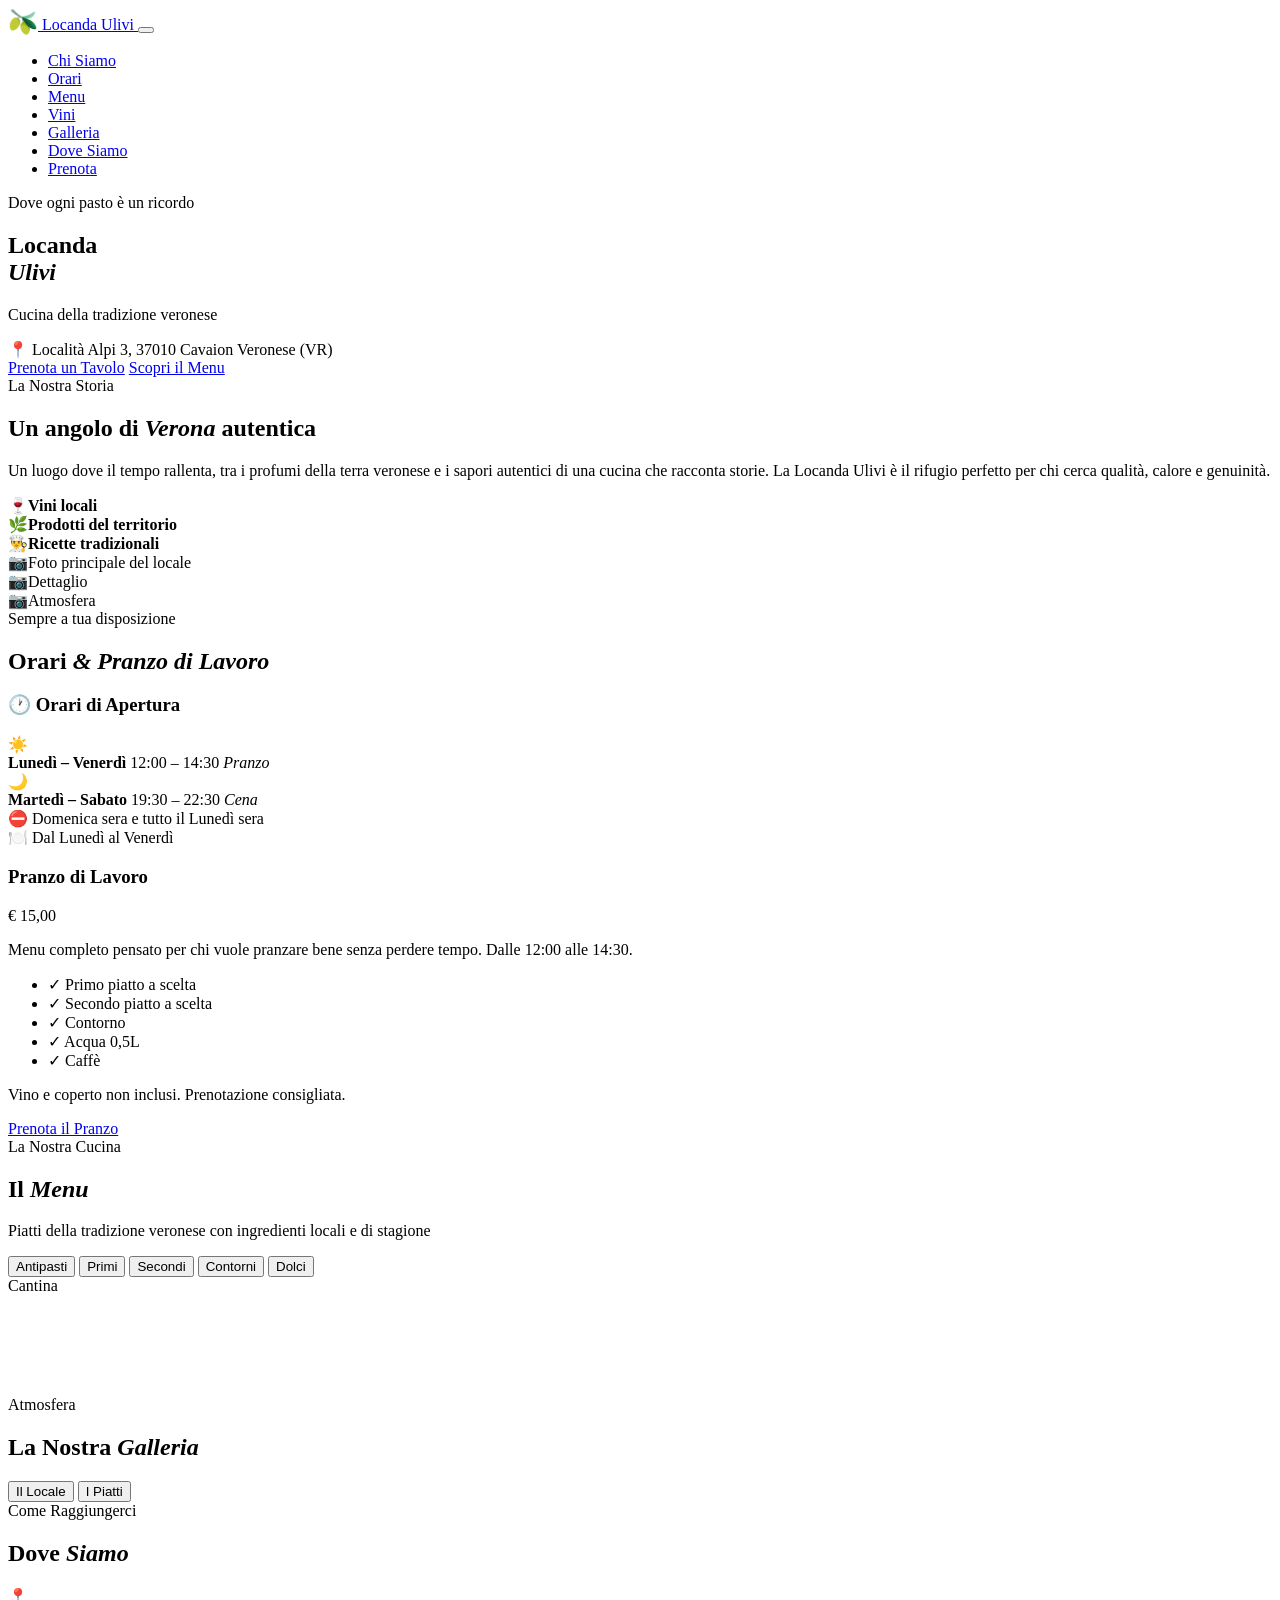
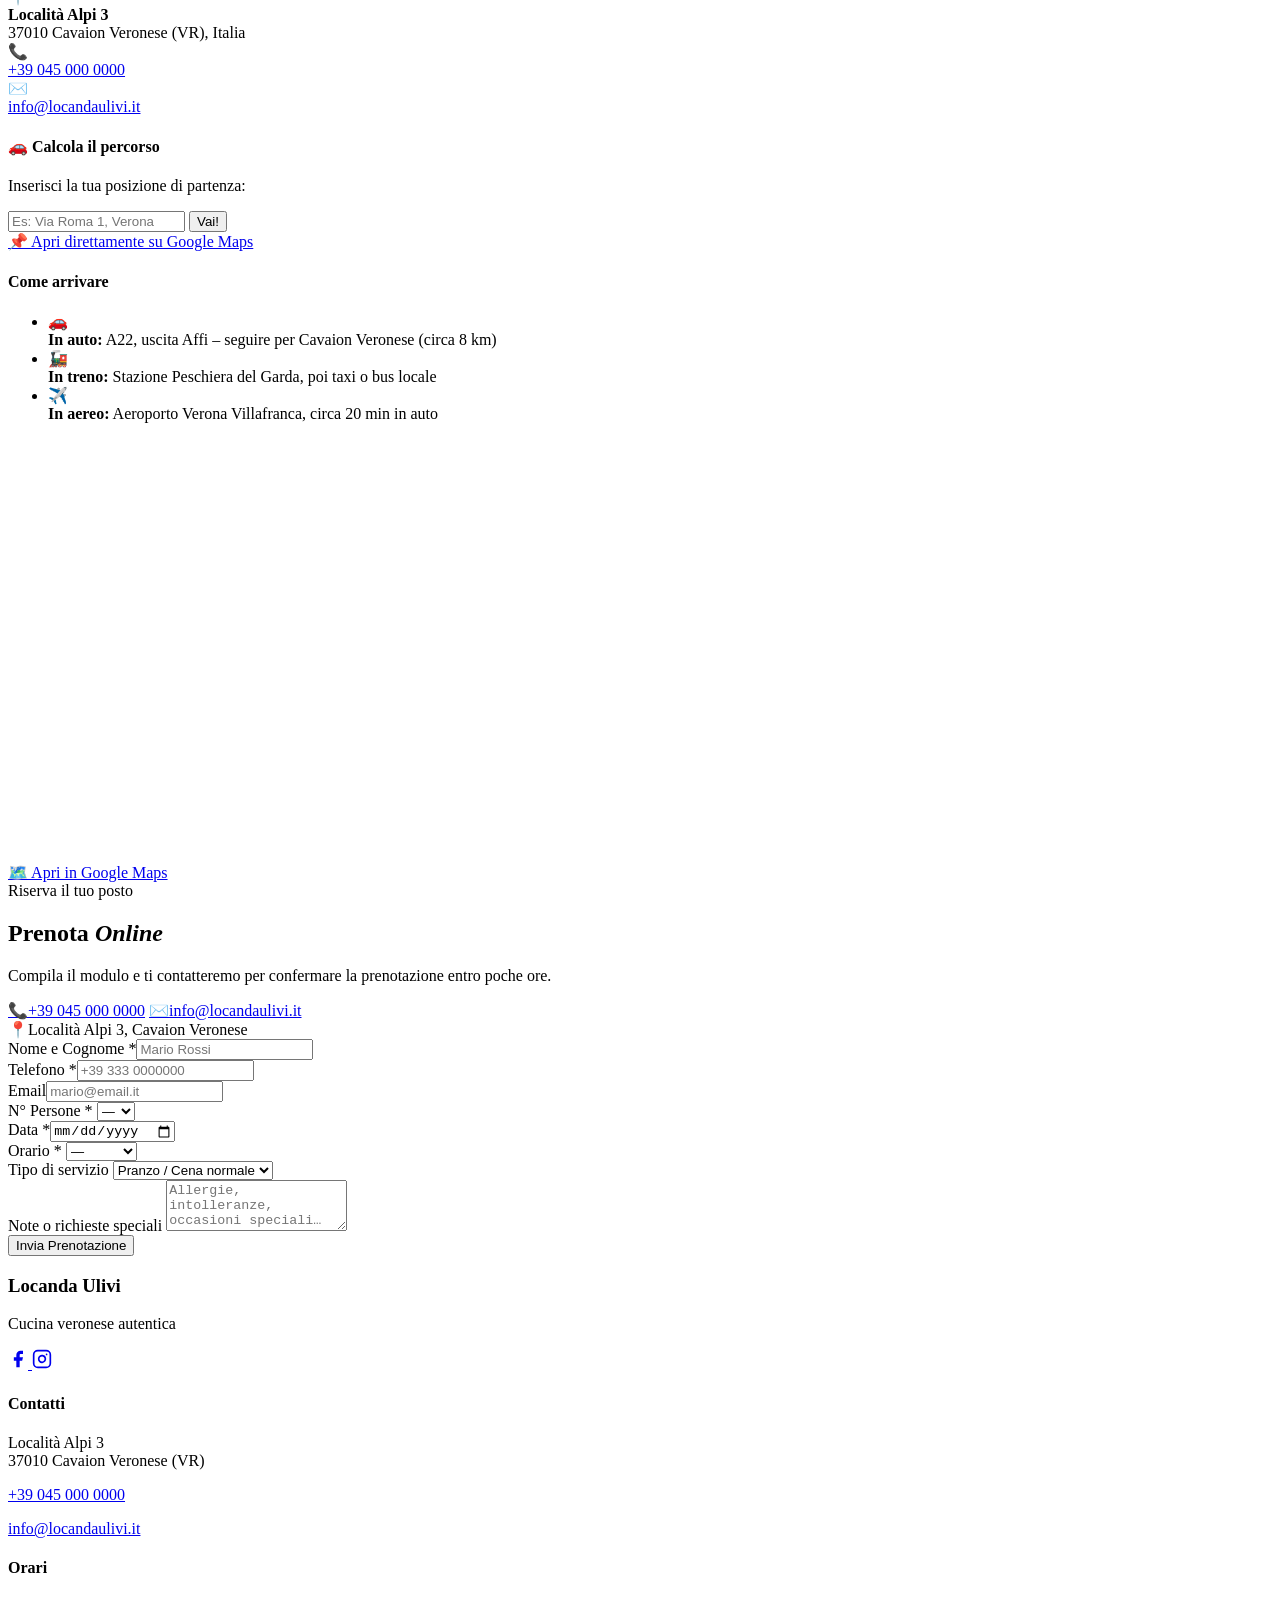
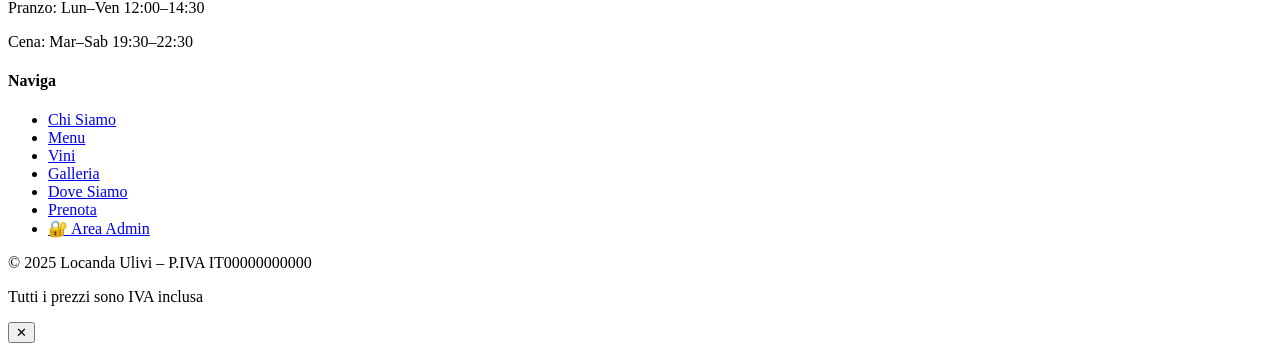
==== index.html @ b385dd9a "Add files via upload" ====
<!DOCTYPE html>
<html lang="it">
<head>
  <meta charset="UTF-8"/>
  <meta name="viewport" content="width=device-width, initial-scale=1.0"/>
  <title>Locanda Ulivi – Cavaion Veronese</title>
  <meta name="description" content="Locanda Ulivi a Cavaion Veronese. Cucina veronese autentica, pranzo di lavoro, cena e vini. Prenota online."/>
  <link rel="preconnect" href="https://fonts.googleapis.com"/>
  <link rel="preconnect" href="https://fonts.gstatic.com" crossorigin/>
  <link href="https://fonts.googleapis.com/css2?family=Playfair+Display:ital,wght@0,400;0,600;0,700;1,400;1,600&family=Cormorant+Garamond:ital,wght@0,300;0,400;1,300;1,400&family=Jost:wght@300;400;500;600&display=swap" rel="stylesheet"/>
  <link rel="stylesheet" href="css/style.css"/>
</head>
<body>

<!-- NAVBAR -->
<nav id="navbar">
  <div class="nav-inner">
    <a href="#hero" class="nav-logo">
      <img src="images/stemma.jpg" alt="Stemma" class="nav-stemma" id="nav-stemma-img" onerror="this.style.display='none';document.getElementById('nav-fallback').style.display='inline-block'"/>
      <span id="nav-fallback" style="display:none;font-size:1.5rem">🫒</span>
      <span class="logo-text">Locanda Ulivi</span>
    </a>
    <button class="hamburger" id="hamburger" aria-label="Menu">
      <span></span><span></span><span></span>
    </button>
    <ul class="nav-links" id="nav-links">
      <li><a href="#chi-siamo">Chi Siamo</a></li>
      <li><a href="#orari">Orari</a></li>
      <li><a href="#menu">Menu</a></li>
      <li><a href="#vini">Vini</a></li>
      <li><a href="#galleria">Galleria</a></li>
      <li><a href="#dove-siamo">Dove Siamo</a></li>
      <li><a href="#prenota" class="nav-cta">Prenota</a></li>
    </ul>
  </div>
</nav>

<!-- HERO -->
<section id="hero">
  <div class="hero-bg"></div>
  <div class="hero-overlay"></div>
  <div class="hero-content">
    <img src="images/stemma.jpg" alt="Stemma Locanda Ulivi" class="hero-stemma" onerror="this.style.display='none'"/>
    <p class="hero-pre" id="h-tagline">Dove ogni pasto è un ricordo</p>
    <h1 class="hero-title">Locanda<br/><em>Ulivi</em></h1>
    <p class="hero-sub" id="h-sottotitolo">Cucina della tradizione veronese</p>
    <div class="hero-addr">📍 <span id="h-indirizzo">Località Alpi 3, 37010 Cavaion Veronese (VR)</span></div>
    <div class="hero-actions">
      <a href="#prenota" class="btn-primary">Prenota un Tavolo</a>
      <a href="#menu" class="btn-outline">Scopri il Menu</a>
    </div>
  </div>
  <a href="#chi-siamo" class="hero-scroll"><span></span></a>
</section>

<!-- CHI SIAMO -->
<section id="chi-siamo" class="section">
  <div class="container">
    <div class="chi-grid">
      <div class="chi-testo">
        <span class="section-tag">La Nostra Storia</span>
        <h2>Un angolo di <em>Verona</em> autentica</h2>
        <p id="h-descrizione">Un luogo dove il tempo rallenta, tra i profumi della terra veronese e i sapori autentici di una cucina che racconta storie. La Locanda Ulivi è il rifugio perfetto per chi cerca qualità, calore e genuinità.</p>
        <div class="feats">
          <div class="feat"><span>🍷</span><strong>Vini locali</strong></div>
          <div class="feat"><span>🌿</span><strong>Prodotti del territorio</strong></div>
          <div class="feat"><span>👨‍🍳</span><strong>Ricette tradizionali</strong></div>
        </div>
      </div>
      <div class="chi-imgs">
        <div class="chi-img-main gallery-slot" data-cat="locale" data-idx="0">
          <div class="img-ph">📷<span>Foto principale del locale</span></div>
        </div>
        <div class="chi-img-sm gallery-slot" data-cat="locale" data-idx="1">
          <div class="img-ph small">📷<span>Dettaglio</span></div>
        </div>
        <div class="chi-img-sm gallery-slot" data-cat="locale" data-idx="2">
          <div class="img-ph small">📷<span>Atmosfera</span></div>
        </div>
      </div>
    </div>
  </div>
</section>

<!-- ORARI & PRANZO DI LAVORO -->
<section id="orari" class="section section-green">
  <div class="container">
    <div class="section-header">
      <span class="section-tag light">Sempre a tua disposizione</span>
      <h2>Orari <em>&amp; Pranzo di Lavoro</em></h2>
    </div>
    <div class="orari-grid">
      <div class="orari-card">
        <h3>🕐 Orari di Apertura</h3>
        <div class="or-row">
          <span class="or-ico">☀️</span>
          <div>
            <strong id="or-pranzo-giorni">Lunedì – Venerdì</strong>
            <span class="or-time" id="or-pranzo-orario">12:00 – 14:30</span>
            <em>Pranzo</em>
          </div>
        </div>
        <div class="or-row">
          <span class="or-ico">🌙</span>
          <div>
            <strong id="or-cena-giorni">Martedì – Sabato</strong>
            <span class="or-time" id="or-cena-orario">19:30 – 22:30</span>
            <em>Cena</em>
          </div>
        </div>
        <div class="or-chiusura">⛔ <span id="or-chiusura">Domenica sera e tutto il Lunedì sera</span></div>
      </div>

      <div class="pranzo-card">
        <div class="pl-ribbon">🍽️ Dal Lunedì al Venerdì</div>
        <h3 id="pl-titolo">Pranzo di Lavoro</h3>
        <div class="pl-prezzo" id="pl-prezzo">€ 15,00</div>
        <p id="pl-descrizione">Menu completo pensato per chi vuole pranzare bene senza perdere tempo. Dalle 12:00 alle 14:30.</p>
        <ul class="pl-list" id="pl-incluso">
          <li>✓ Primo piatto a scelta</li>
          <li>✓ Secondo piatto a scelta</li>
          <li>✓ Contorno</li>
          <li>✓ Acqua 0,5L</li>
          <li>✓ Caffè</li>
        </ul>
        <p class="pl-note" id="pl-note">Vino e coperto non inclusi. Prenotazione consigliata.</p>
        <a href="#prenota" class="btn-primary">Prenota il Pranzo</a>
      </div>
    </div>
  </div>
</section>

<!-- MENU -->
<section id="menu" class="section">
  <div class="container">
    <div class="section-header">
      <span class="section-tag">La Nostra Cucina</span>
      <h2>Il <em>Menu</em></h2>
      <p>Piatti della tradizione veronese con ingredienti locali e di stagione</p>
    </div>
    <div class="menu-tabs" id="menu-tabs">
      <button class="tab active" data-cat="antipasti">Antipasti</button>
      <button class="tab" data-cat="primi">Primi</button>
      <button class="tab" data-cat="secondi">Secondi</button>
      <button class="tab" data-cat="contorni">Contorni</button>
      <button class="tab" data-cat="dolci">Dolci</button>
    </div>
    <div class="menu-grid" id="menu-grid"></div>
  </div>
</section>

<!-- VINI -->
<section id="vini" class="section section-dark">
  <div class="container">
    <div class="section-header">
      <span class="section-tag light">Cantina</span>
      <h2 style="color:#fff">I Nostri <em style="color:var(--gold)">Vini</em></h2>
      <p style="color:rgba(255,255,255,0.65)">Una selezione dei migliori vini veronesi e del Garda</p>
    </div>
    <div class="vini-grid" id="vini-grid"></div>
  </div>
</section>

<!-- GALLERIA -->
<section id="galleria" class="section section-green-light">
  <div class="container">
    <div class="section-header">
      <span class="section-tag">Atmosfera</span>
      <h2>La Nostra <em>Galleria</em></h2>
    </div>
    <div class="g-tabs">
      <button class="gtab active" data-g="locale">Il Locale</button>
      <button class="gtab" data-g="piatti">I Piatti</button>
    </div>
    <div class="g-grid" id="g-grid"></div>
  </div>
</section>

<!-- DOVE SIAMO -->
<section id="dove-siamo" class="section section-green">
  <div class="container">
    <div class="section-header">
      <span class="section-tag light">Come Raggiungerci</span>
      <h2>Dove <em>Siamo</em></h2>
    </div>
    <div class="dove-grid">
      <div class="dove-info">
        <div class="dove-row"><span>📍</span><div><strong id="d-via">Località Alpi 3</strong><br/><span id="d-cap">37010 Cavaion Veronese (VR), Italia</span></div></div>
        <div class="dove-row"><span>📞</span><div><a href="tel:+390450000000" id="d-tel">+39 045 000 0000</a></div></div>
        <div class="dove-row"><span>✉️</span><div><a href="mailto:info@locandaulivi.it" id="d-email">info@locandaulivi.it</a></div></div>

        <div class="indicazioni-box">
          <h4>🚗 Calcola il percorso</h4>
          <p>Inserisci la tua posizione di partenza:</p>
          <div class="ind-form">
            <input type="text" id="partenza-input" placeholder="Es: Via Roma 1, Verona" autocomplete="off"/>
            <button class="btn-primary small" id="btn-indicazioni">Vai!</button>
          </div>
          <a href="https://maps.app.goo.gl/huveCtTqLNtj6pEF9" target="_blank" rel="noopener" class="link-gmaps">
            📌 Apri direttamente su Google Maps
          </a>
        </div>

        <div class="come-arrivare">
          <h4>Come arrivare</h4>
          <ul>
            <li><span>🚗</span><div><strong>In auto:</strong> A22, uscita Affi – seguire per Cavaion Veronese (circa 8 km)</div></li>
            <li><span>🚂</span><div><strong>In treno:</strong> Stazione Peschiera del Garda, poi taxi o bus locale</div></li>
            <li><span>✈️</span><div><strong>In aereo:</strong> Aeroporto Verona Villafranca, circa 20 min in auto</div></li>
          </ul>
        </div>
      </div>

      <div class="mappa-wrap">
        <iframe
          id="mappa-iframe"
          src="https://www.google.com/maps/embed?pb=!1m18!1m12!1m3!1d2796.0!2d10.7290!3d45.5490!2m3!1f0!2f0!3f0!3m2!1i1024!2i768!4f13.1!3m3!1m2!1s0x47819b99fc3e3cbb%3A0x0!2sLocalit%C3%A0%20Alpi%2C%2037010%20Cavaion%20Veronese%20VR!5e0!3m2!1sit!2sit!4v1700000000000!5m2!1sit!2sit"
          width="100%" height="420"
          style="border:0;border-radius:16px;"
          allowfullscreen="" loading="lazy"
          referrerpolicy="no-referrer-when-downgrade"
          title="Mappa Locanda Ulivi">
        </iframe>
        <a href="https://maps.app.goo.gl/huveCtTqLNtj6pEF9" target="_blank" rel="noopener" class="mappa-btn-ext">
          🗺️ Apri in Google Maps
        </a>
      </div>
    </div>
  </div>
</section>

<!-- PRENOTA -->
<section id="prenota" class="section section-cream">
  <div class="container">
    <div class="prenota-wrap">
      <div class="prenota-info">
        <span class="section-tag">Riserva il tuo posto</span>
        <h2>Prenota <em>Online</em></h2>
        <p>Compila il modulo e ti contatteremo per confermare la prenotazione entro poche ore.</p>
        <div class="cstack">
          <a href="tel:+390450000000" class="ci"><span>📞</span><span id="p-tel">+39 045 000 0000</span></a>
          <a href="mailto:info@locandaulivi.it" class="ci"><span>✉️</span><span id="p-email">info@locandaulivi.it</span></a>
          <div class="ci"><span>📍</span><span id="p-ind">Località Alpi 3, Cavaion Veronese</span></div>
        </div>
      </div>
      <div class="form-box">
        <form id="prenota-form">
          <div class="frow">
            <div class="fg"><label>Nome e Cognome *</label><input type="text" name="nome" required placeholder="Mario Rossi"/></div>
            <div class="fg"><label>Telefono *</label><input type="tel" name="telefono" required placeholder="+39 333 0000000"/></div>
          </div>
          <div class="frow">
            <div class="fg"><label>Email</label><input type="email" name="email" placeholder="mario@email.it"/></div>
            <div class="fg"><label>N° Persone *</label>
              <select name="persone" required>
                <option value="">—</option>
                <option>1</option><option>2</option><option>3</option>
                <option>4</option><option>5</option><option>6</option>
                <option>7</option><option>8+</option>
              </select>
            </div>
          </div>
          <div class="frow">
            <div class="fg"><label>Data *</label><input type="date" name="data" required/></div>
            <div class="fg"><label>Orario *</label>
              <select name="orario" required>
                <option value="">—</option>
                <optgroup label="Pranzo"><option>12:00</option><option>12:30</option><option>13:00</option><option>13:30</option></optgroup>
                <optgroup label="Cena"><option>19:30</option><option>20:00</option><option>20:30</option><option>21:00</option></optgroup>
              </select>
            </div>
          </div>
          <div class="fg full">
            <label>Tipo di servizio</label>
            <select name="tipo">
              <option value="normale">Pranzo / Cena normale</option>
              <option value="lavoro">Pranzo di lavoro</option>
              <option value="evento">Evento privato</option>
            </select>
          </div>
          <div class="fg full">
            <label>Note o richieste speciali</label>
            <textarea name="note" rows="3" placeholder="Allergie, intolleranze, occasioni speciali…"></textarea>
          </div>
          <button type="submit" class="btn-primary full-w">Invia Prenotazione</button>
        </form>
        <div class="prenota-ok" id="prenota-ok" style="display:none">
          <span>✅</span>
          <h3>Prenotazione ricevuta!</h3>
          <p>Ti contatteremo presto per confermare.</p>
        </div>
      </div>
    </div>
  </div>
</section>

<!-- FOOTER -->
<footer id="footer">
  <div class="container">
    <div class="footer-inner">
      <div class="footer-brand">
        <img src="images/stemma.jpg" alt="Stemma" class="footer-stemma" onerror="this.style.display='none'"/>
        <h3>Locanda Ulivi</h3>
        <p id="f-sub">Cucina veronese autentica</p>
        <div class="fsocial">
          <a href="#" id="f-fb" aria-label="Facebook">
            <svg width="20" height="20" viewBox="0 0 24 24" fill="currentColor"><path d="M18 2h-3a5 5 0 00-5 5v3H7v4h3v8h4v-8h3l1-4h-4V7a1 1 0 011-1h3z"/></svg>
          </a>
          <a href="#" id="f-ig" aria-label="Instagram">
            <svg width="20" height="20" viewBox="0 0 24 24" fill="none" stroke="currentColor" stroke-width="2"><rect x="2" y="2" width="20" height="20" rx="5"/><path d="M16 11.37A4 4 0 1112.63 8 4 4 0 0116 11.37z"/><circle cx="17.5" cy="6.5" r="1" fill="currentColor" stroke="none"/></svg>
          </a>
        </div>
      </div>
      <div class="footer-col">
        <h4>Contatti</h4>
        <p id="f-addr">Località Alpi 3<br/>37010 Cavaion Veronese (VR)</p>
        <p><a href="tel:+390450000000" id="f-tel">+39 045 000 0000</a></p>
        <p><a href="mailto:info@locandaulivi.it" id="f-email">info@locandaulivi.it</a></p>
      </div>
      <div class="footer-col">
        <h4>Orari</h4>
        <p>Pranzo: <span id="f-pranzo">Lun–Ven 12:00–14:30</span></p>
        <p>Cena: <span id="f-cena">Mar–Sab 19:30–22:30</span></p>
      </div>
      <div class="footer-col">
        <h4>Naviga</h4>
        <ul class="fnav">
          <li><a href="#chi-siamo">Chi Siamo</a></li>
          <li><a href="#menu">Menu</a></li>
          <li><a href="#vini">Vini</a></li>
          <li><a href="#galleria">Galleria</a></li>
          <li><a href="#dove-siamo">Dove Siamo</a></li>
          <li><a href="#prenota">Prenota</a></li>
          <li><a href="admin/index.html" class="admin-link">🔐 Area Admin</a></li>
        </ul>
      </div>
    </div>
    <div class="footer-bottom">
      <p>© 2025 Locanda Ulivi – <span id="f-piva">P.IVA IT00000000000</span></p>
      <p>Tutti i prezzi sono IVA inclusa</p>
    </div>
  </div>
</footer>

<!-- LIGHTBOX -->
<div class="lightbox" id="lightbox">
  <div class="lb-bg" id="lb-bg"></div>
  <button class="lb-close" id="lb-close">✕</button>
  <img class="lb-img" id="lb-img" src="" alt=""/>
</div>

<script src="js/data.js"></script>
<script src="js/app.js"></script>
</body>
</html>
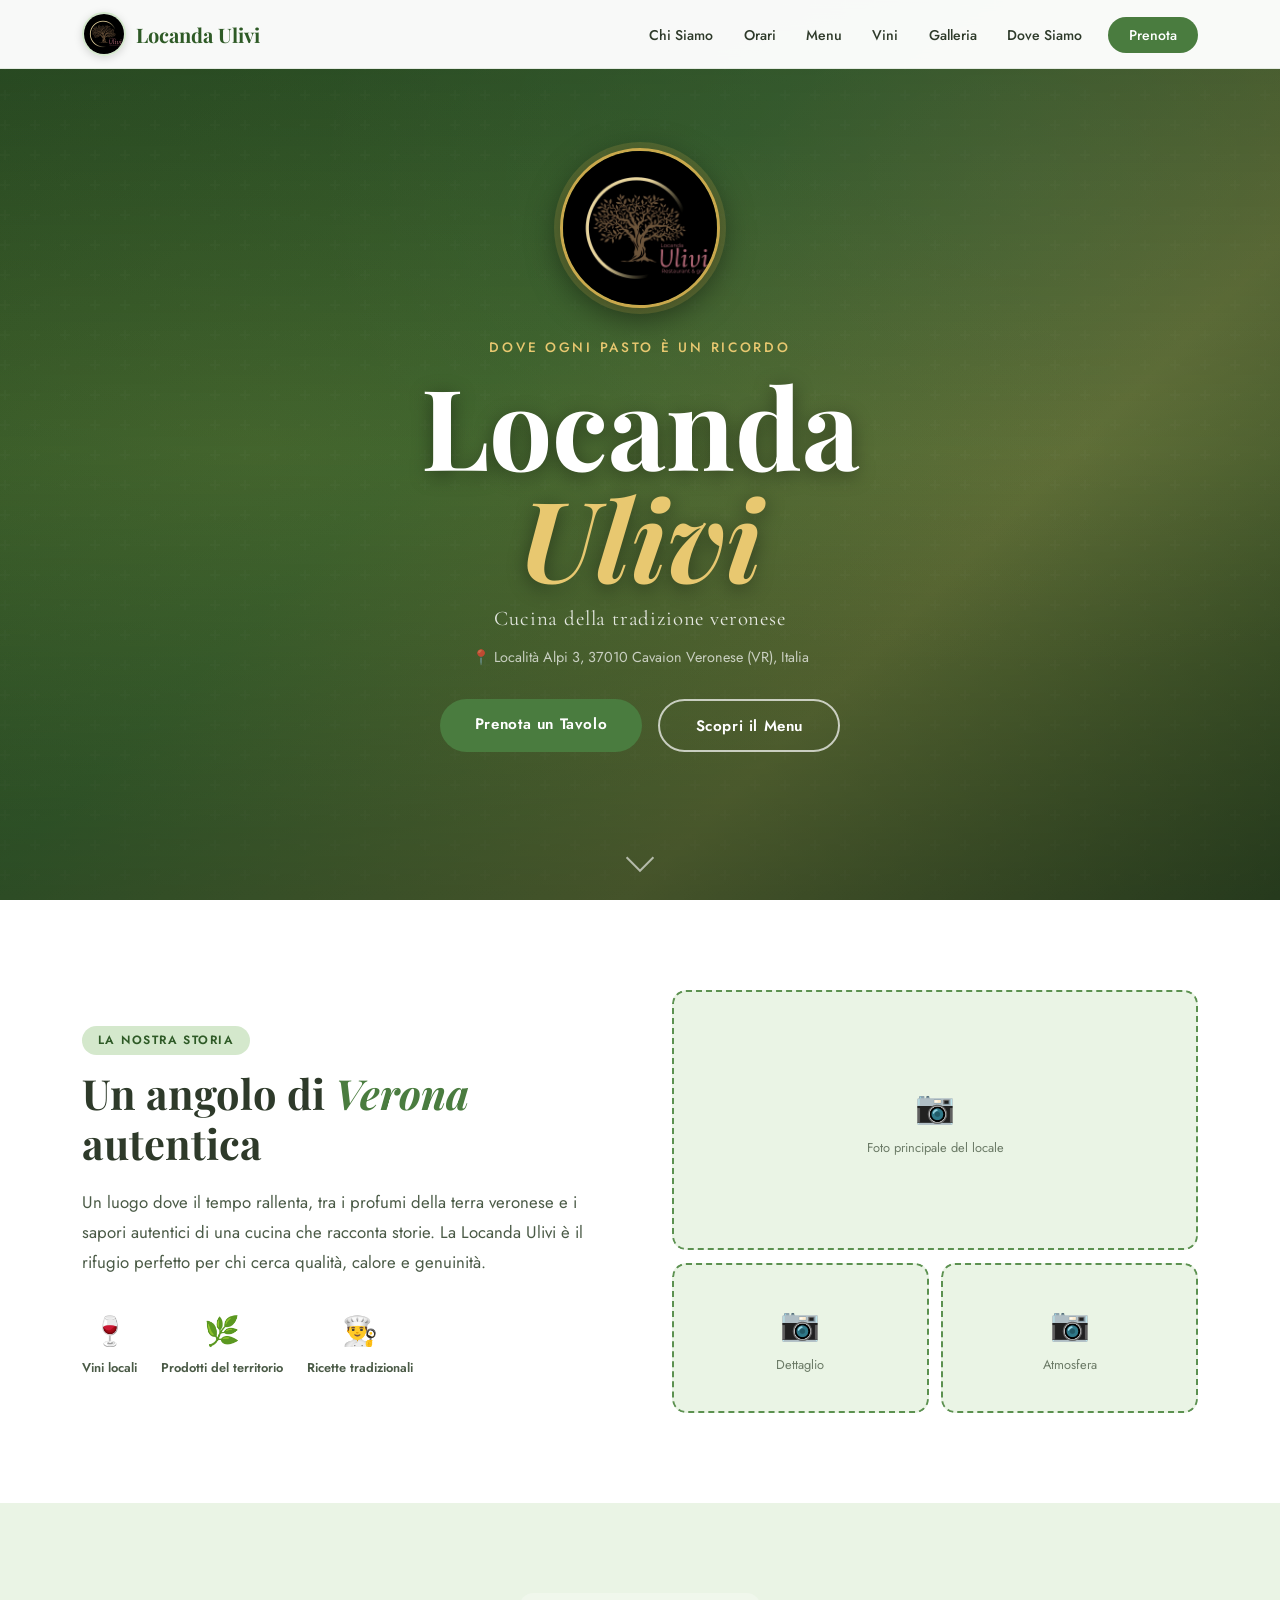
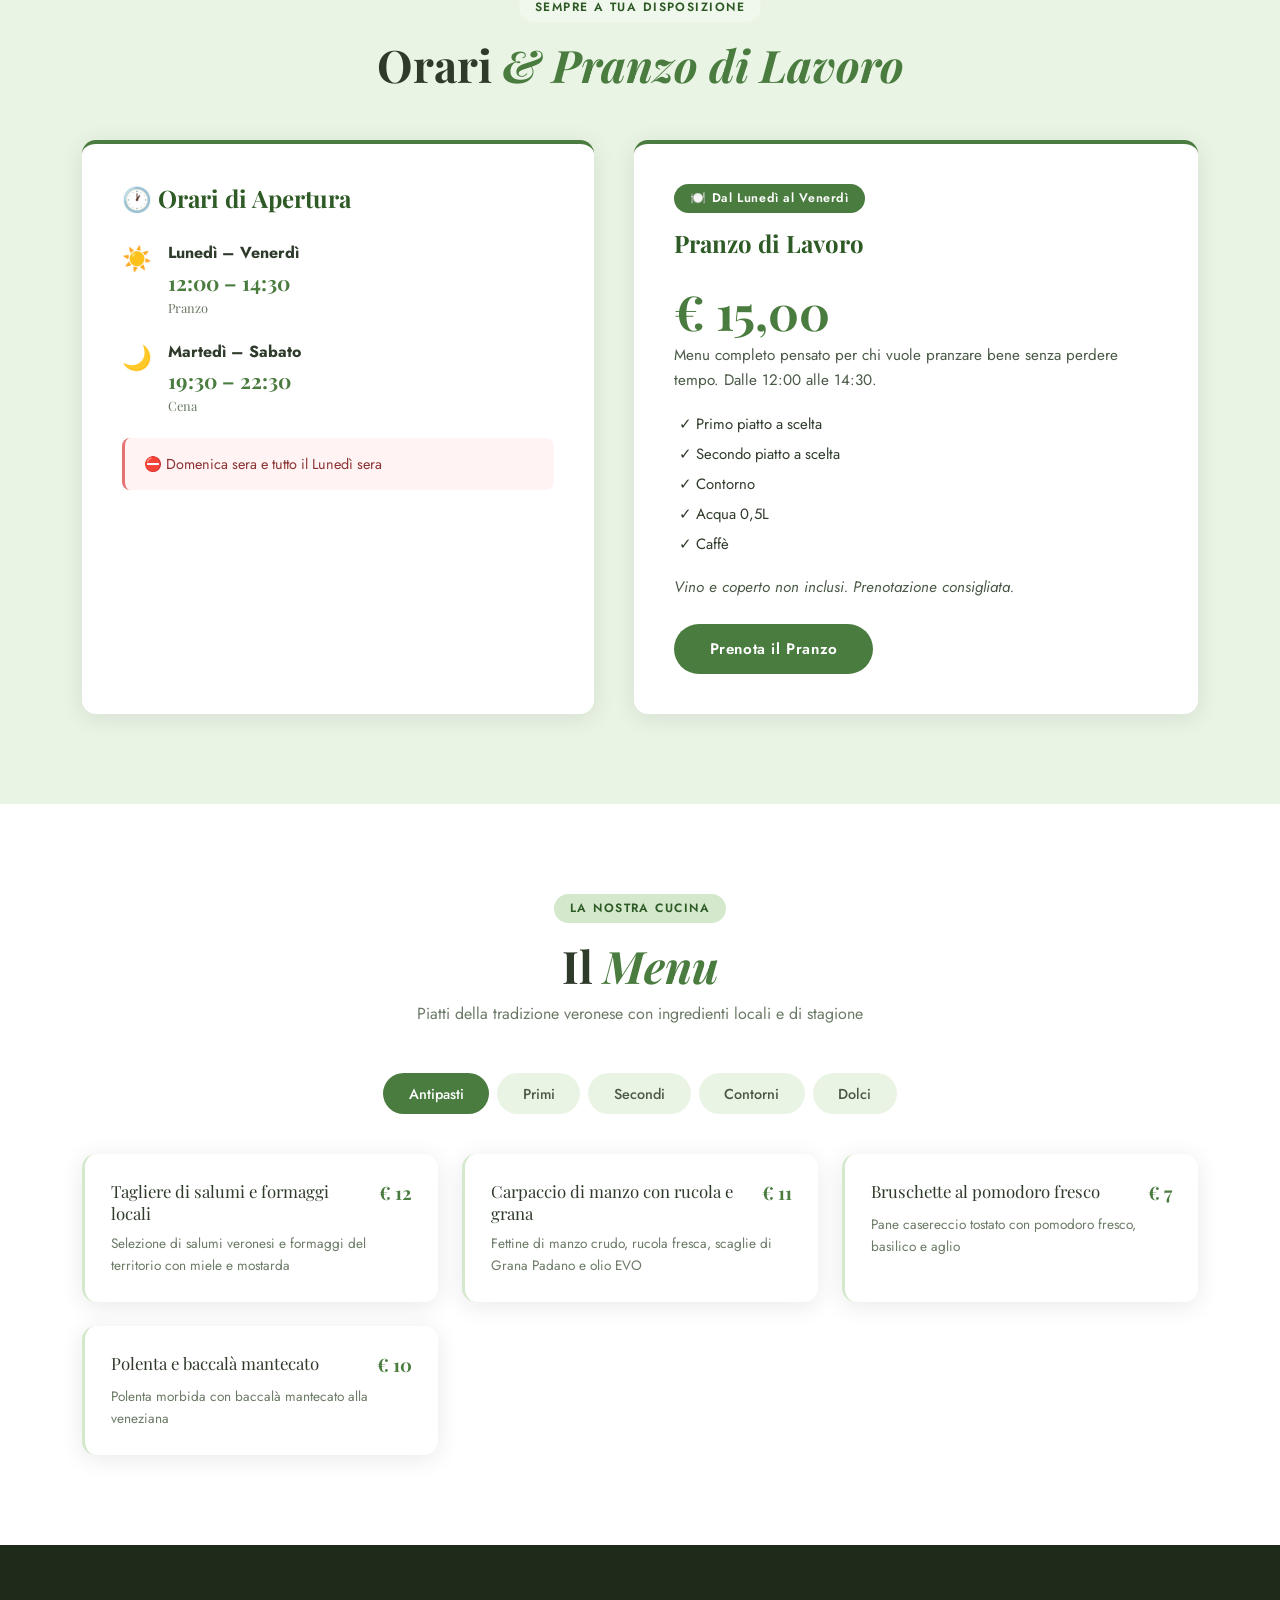
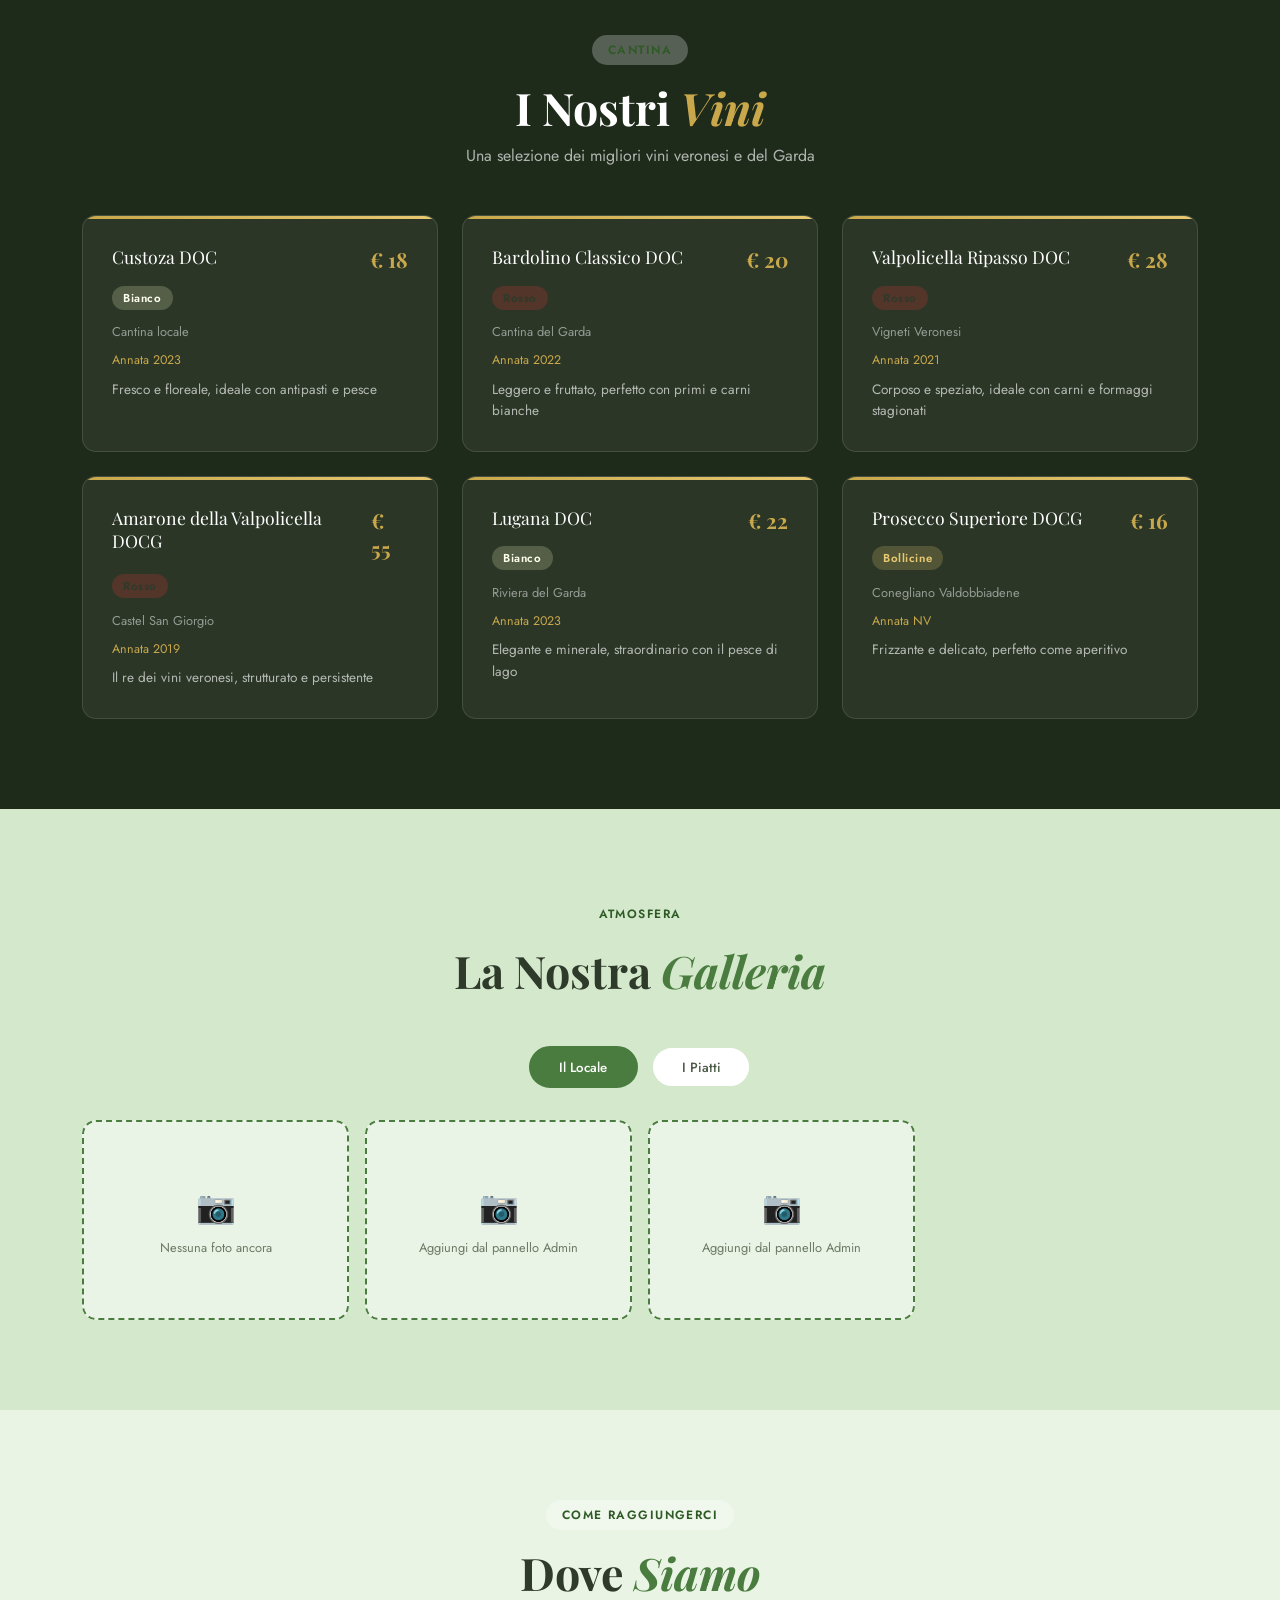
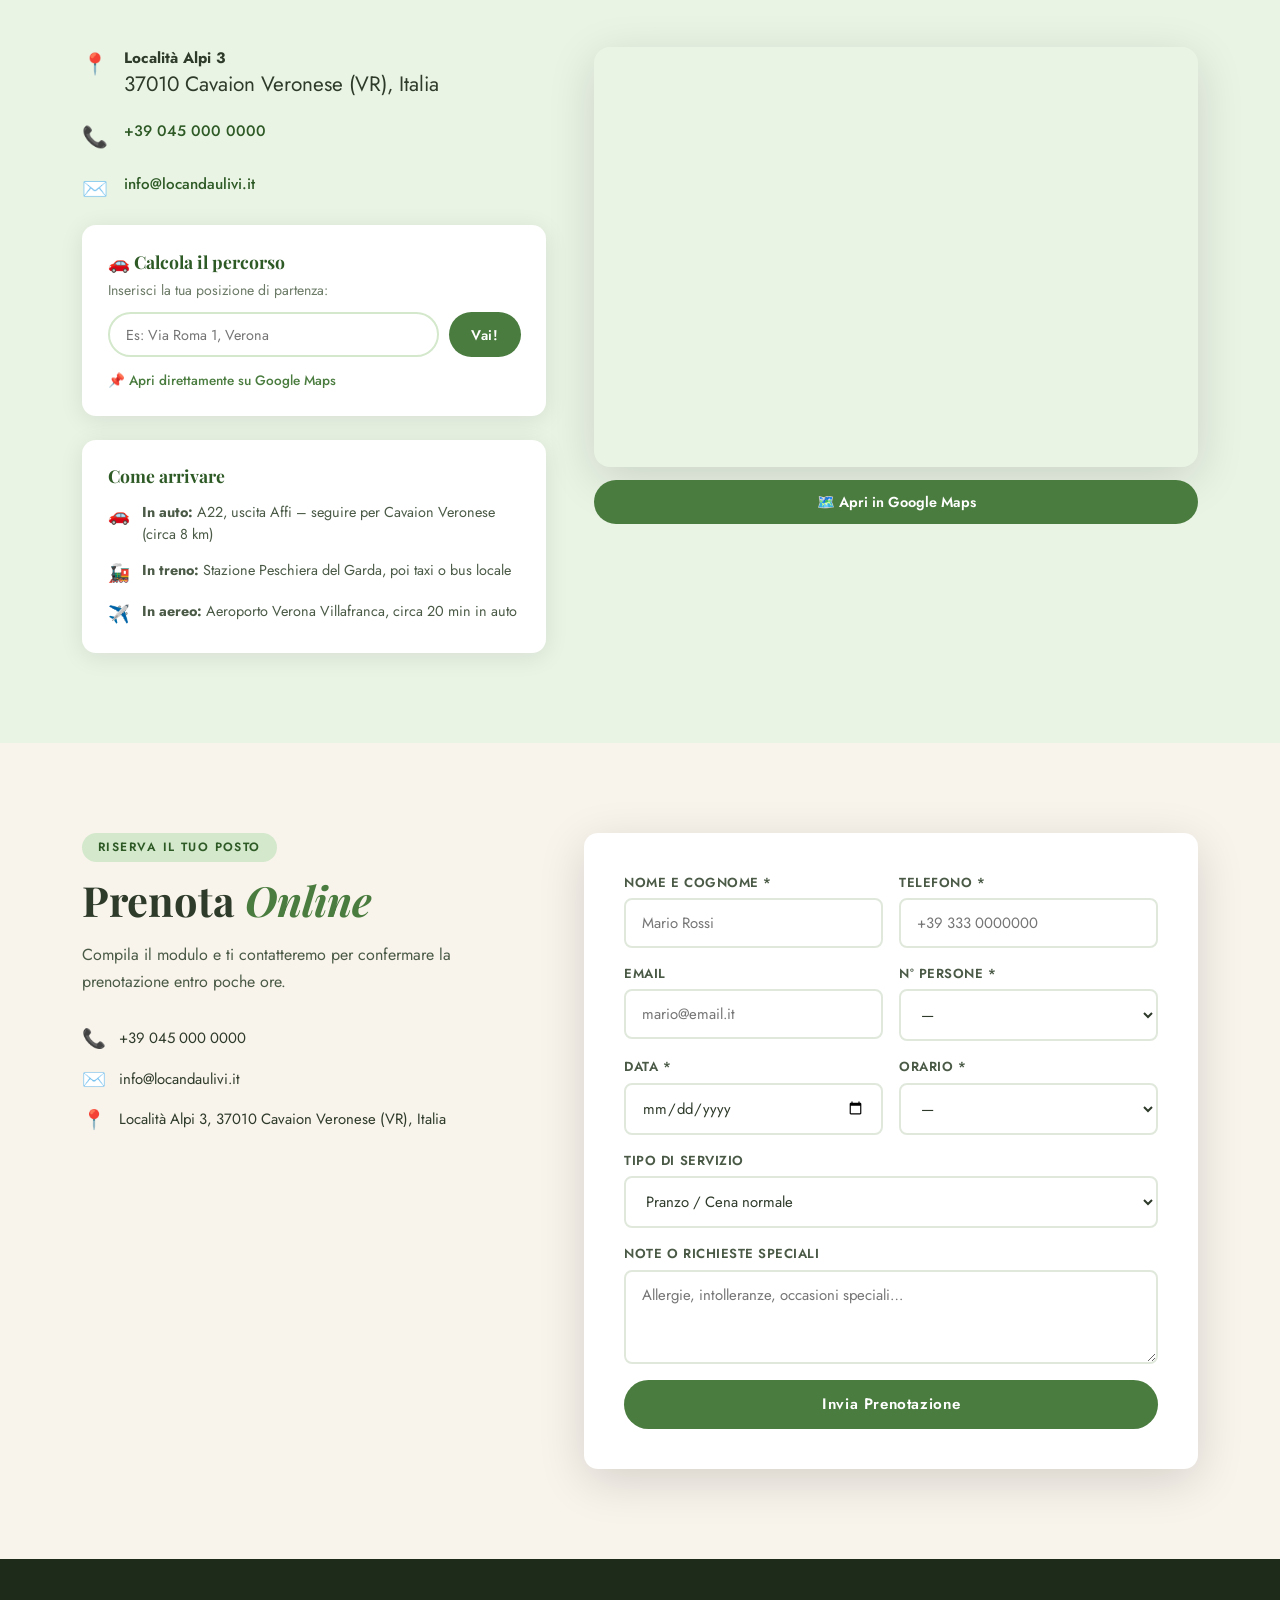
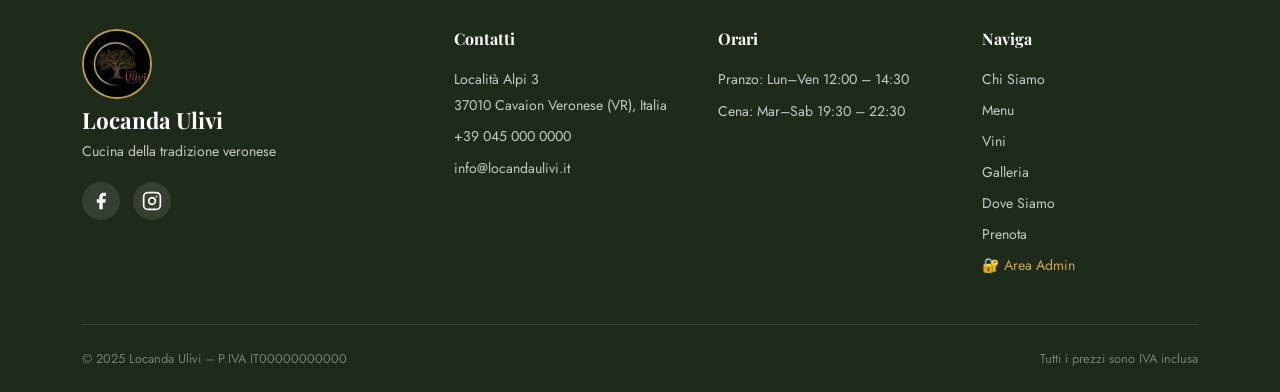
==== commit ad8a364c: "Update index.html" ====
--- a/index.html
+++ b/index.html
@@ -187,7 +187,7 @@
       <div class="dove-info">
         <div class="dove-row"><span>📍</span><div><strong id="d-via">Località Alpi 3</strong><br/><span id="d-cap">37010 Cavaion Veronese (VR), Italia</span></div></div>
         <div class="dove-row"><span>📞</span><div><a href="tel:+390450000000" id="d-tel">+39 045 000 0000</a></div></div>
-        <div class="dove-row"><span>✉️</span><div><a href="mailto:info@locandaulivi.it" id="d-email">info@locandaulivi.it</a></div></div>
+        <div class="dove-row"><span>✉️</span><div><a href="mailto:locandaulivi2026@gmail.com" id="d-email">locandaulivi2026@gmail.com</a></div></div>
 
         <div class="indicazioni-box">
           <h4>🚗 Calcola il percorso</h4>
@@ -239,7 +239,7 @@
         <p>Compila il modulo e ti contatteremo per confermare la prenotazione entro poche ore.</p>
         <div class="cstack">
           <a href="tel:+390450000000" class="ci"><span>📞</span><span id="p-tel">+39 045 000 0000</span></a>
-          <a href="mailto:info@locandaulivi.it" class="ci"><span>✉️</span><span id="p-email">info@locandaulivi.it</span></a>
+          <a href="mailto:locandaulivi2026@gmail.com" class="ci"><span>✉️</span><span id="p-email">locandaulivi2026@gmail.com</span></a>
           <div class="ci"><span>📍</span><span id="p-ind">Località Alpi 3, Cavaion Veronese</span></div>
         </div>
       </div>
@@ -315,7 +315,7 @@
         <h4>Contatti</h4>
         <p id="f-addr">Località Alpi 3<br/>37010 Cavaion Veronese (VR)</p>
         <p><a href="tel:+390450000000" id="f-tel">+39 045 000 0000</a></p>
-        <p><a href="mailto:info@locandaulivi.it" id="f-email">info@locandaulivi.it</a></p>
+        <p><a href="mailto:locandaulivi2026@gmail.com" id="f-email">locandaulivi2026@gmail.com</a></p>
       </div>
       <div class="footer-col">
         <h4>Orari</h4>
--- a/css/style.css
+++ b/css/style.css
@@ -0,0 +1,472 @@
+/* ===== ROOT & RESET ===== */
+*, *::before, *::after { box-sizing: border-box; margin: 0; padding: 0; }
+
+:root {
+  --green:        #4a7c3f;
+  --green-dark:   #2e5a26;
+  --green-mid:    #5c9150;
+  --green-light:  #d4e8cc;
+  --green-pale:   #eaf4e5;
+  --olive:        #6b7c3a;
+  --gold:         #c9a84c;
+  --gold-light:   #e8c870;
+  --wine:         #7a2d2d;
+  --cream:        #f8f3eb;
+  --cream-dark:   #ede5d0;
+  --dark:         #1e2a1a;
+  --charcoal:     #2c3a28;
+  --text:         #2e3a2a;
+  --text-mid:     #4a5a46;
+  --text-light:   #6b7a66;
+  --white:        #ffffff;
+  --shadow:       0 4px 24px rgba(0,0,0,0.09);
+  --shadow-lg:    0 12px 48px rgba(0,0,0,0.14);
+  --radius:       14px;
+  --radius-sm:    8px;
+  --tr:           all 0.32s cubic-bezier(0.4,0,0.2,1);
+}
+
+html { scroll-behavior: smooth; }
+body { font-family: 'Jost', sans-serif; color: var(--text); background: var(--white); overflow-x: hidden; }
+h1,h2,h3,h4 { font-family: 'Playfair Display', serif; line-height: 1.2; }
+em { font-family: 'Playfair Display', serif; font-style: italic; color: var(--green); }
+a { text-decoration: none; color: inherit; transition: var(--tr); }
+ul { list-style: none; }
+img { max-width: 100%; display: block; }
+input, select, textarea, button { font-family: 'Jost', sans-serif; }
+.container { max-width: 1180px; margin: 0 auto; padding: 0 2rem; }
+
+/* ===== BUTTONS ===== */
+.btn-primary {
+  display: inline-block;
+  background: var(--green);
+  color: var(--white);
+  padding: 0.85rem 2.2rem;
+  border-radius: 50px;
+  font-weight: 600;
+  font-size: 0.95rem;
+  letter-spacing: 0.04em;
+  border: none;
+  cursor: pointer;
+  transition: var(--tr);
+}
+.btn-primary:hover { background: var(--green-dark); transform: translateY(-2px); box-shadow: 0 8px 24px rgba(74,124,63,0.35); }
+.btn-primary.small { padding: 0.6rem 1.4rem; font-size: 0.88rem; }
+.btn-primary.full-w { width: 100%; text-align: center; }
+.btn-outline {
+  display: inline-block;
+  background: transparent;
+  color: var(--white);
+  padding: 0.85rem 2.2rem;
+  border-radius: 50px;
+  font-weight: 600;
+  font-size: 0.95rem;
+  letter-spacing: 0.04em;
+  border: 2px solid rgba(255,255,255,0.7);
+  cursor: pointer;
+  transition: var(--tr);
+}
+.btn-outline:hover { background: rgba(255,255,255,0.15); border-color: var(--white); }
+
+/* ===== SECTION HELPERS ===== */
+.section { padding: 90px 0; }
+.section-green { background: var(--green-pale); padding: 90px 0; }
+.section-green-light { background: var(--green-light); padding: 90px 0; }
+.section-dark { background: var(--dark); padding: 90px 0; }
+.section-cream { background: var(--cream); padding: 90px 0; }
+
+.section-header { text-align: center; margin-bottom: 3rem; }
+.section-header h2 { font-size: clamp(1.9rem, 4vw, 2.8rem); margin-bottom: 0.6rem; }
+.section-header p { color: var(--text-light); max-width: 560px; margin: 0 auto; }
+
+.section-tag {
+  display: inline-block;
+  background: var(--green-light);
+  color: var(--green-dark);
+  font-size: 0.75rem;
+  font-weight: 600;
+  letter-spacing: 0.12em;
+  text-transform: uppercase;
+  padding: 0.35rem 1rem;
+  border-radius: 50px;
+  margin-bottom: 1rem;
+}
+.section-tag.light {
+  background: rgba(255,255,255,0.25);
+  color: var(--green-dark);
+}
+
+/* ===== NAVBAR ===== */
+#navbar {
+  position: fixed; top: 0; left: 0; right: 0; z-index: 1000;
+  background: rgba(255,255,255,0.97);
+  backdrop-filter: blur(12px);
+  border-bottom: 1px solid rgba(74,124,63,0.12);
+  transition: var(--tr);
+}
+#navbar.scrolled { box-shadow: 0 2px 20px rgba(0,0,0,0.1); }
+.nav-inner {
+  max-width: 1180px; margin: 0 auto; padding: 0 2rem;
+  display: flex; align-items: center; justify-content: space-between;
+  height: 68px;
+}
+.nav-logo { display: flex; align-items: center; gap: 0.65rem; }
+.nav-stemma {
+  height: 44px; width: 44px;
+  border-radius: 50%;
+  object-fit: cover;
+  border: 2px solid var(--green-light);
+  box-shadow: 0 2px 8px rgba(0,0,0,0.15);
+}
+.logo-text { font-family: 'Playfair Display', serif; font-size: 1.25rem; color: var(--green-dark); font-weight: 700; }
+.nav-links { display: flex; align-items: center; gap: 0.2rem; }
+.nav-links a {
+  font-size: 0.88rem; font-weight: 500; color: var(--text);
+  padding: 0.5rem 0.85rem; border-radius: 50px;
+}
+.nav-links a:hover { color: var(--green); background: var(--green-pale); }
+.nav-cta {
+  background: var(--green) !important;
+  color: var(--white) !important;
+  padding: 0.5rem 1.3rem !important;
+  margin-left: 0.6rem;
+}
+.nav-cta:hover { background: var(--green-dark) !important; }
+.hamburger { display: none; flex-direction: column; gap: 5px; background: none; border: none; cursor: pointer; padding: 6px; }
+.hamburger span { display: block; width: 24px; height: 2px; background: var(--green-dark); border-radius: 2px; transition: var(--tr); }
+.hamburger.active span:nth-child(1) { transform: rotate(45deg) translate(5px,5px); }
+.hamburger.active span:nth-child(2) { opacity: 0; }
+.hamburger.active span:nth-child(3) { transform: rotate(-45deg) translate(5px,-5px); }
+
+/* ===== HERO ===== */
+#hero {
+  position: relative; min-height: 100vh;
+  display: flex; align-items: center; justify-content: center;
+  overflow: hidden;
+}
+.hero-bg {
+  position: absolute; inset: 0; z-index: 0;
+  background: 
+    linear-gradient(135deg, var(--green-dark) 0%, #3a6e30 40%, var(--olive) 70%, #2e4a20 100%);
+}
+.hero-bg::before {
+  content: '';
+  position: absolute; inset: 0;
+  background-image: 
+    radial-gradient(ellipse at 20% 50%, rgba(201,168,76,0.15) 0%, transparent 60%),
+    radial-gradient(ellipse at 80% 20%, rgba(255,255,255,0.06) 0%, transparent 50%);
+}
+.hero-bg::after {
+  content: '';
+  position: absolute; inset: 0;
+  background-image: url("data:image/svg+xml,%3Csvg width='60' height='60' viewBox='0 0 60 60' xmlns='http://www.w3.org/2000/svg'%3E%3Cg fill='none' fill-rule='evenodd'%3E%3Cg fill='%23ffffff' fill-opacity='0.025'%3E%3Cpath d='M36 34v-4h-2v4h-4v2h4v4h2v-4h4v-2h-4zm0-30V0h-2v4h-4v2h4v4h2V6h4V4h-4zM6 34v-4H4v4H0v2h4v4h2v-4h4v-2H6zM6 4V0H4v4H0v2h4v4h2V6h4V4H6z'/%3E%3C/g%3E%3C/g%3E%3C/svg%3E");
+}
+.hero-overlay {
+  position: absolute; inset: 0; z-index: 1;
+  background: linear-gradient(to bottom, rgba(30,42,26,0.4) 0%, rgba(30,42,26,0.2) 50%, rgba(30,42,26,0.5) 100%);
+}
+.hero-content {
+  position: relative; z-index: 2;
+  text-align: center; color: var(--white);
+  padding: 0 1.5rem; max-width: 700px;
+  animation: heroFade 1.2s ease forwards;
+}
+@keyframes heroFade { from { opacity:0; transform: translateY(30px); } to { opacity:1; transform: translateY(0); } }
+
+.hero-stemma {
+  height: 160px; width: 160px;
+  border-radius: 50%;
+  object-fit: cover;
+  margin: 0 auto 1.8rem;
+  border: 3px solid var(--gold);
+  box-shadow: 0 0 0 6px rgba(201,168,76,0.2), 0 8px 32px rgba(0,0,0,0.5);
+}
+.hero-pre { font-size: 0.85rem; letter-spacing: 0.2em; text-transform: uppercase; color: var(--gold-light); margin-bottom: 0.8rem; font-weight: 500; }
+.hero-title { font-size: clamp(3.5rem, 9vw, 7rem); font-weight: 700; line-height: 1.0; margin-bottom: 0.8rem; text-shadow: 0 4px 20px rgba(0,0,0,0.4); }
+.hero-title em { color: var(--gold-light); font-style: italic; }
+.hero-sub { font-family: 'Cormorant Garamond', serif; font-size: 1.3rem; color: rgba(255,255,255,0.85); margin-bottom: 1rem; letter-spacing: 0.04em; }
+.hero-addr { font-size: 0.9rem; color: rgba(255,255,255,0.7); margin-bottom: 2rem; }
+.hero-actions { display: flex; gap: 1rem; justify-content: center; flex-wrap: wrap; }
+.hero-scroll {
+  position: absolute; bottom: 2rem; left: 50%; transform: translateX(-50%);
+  z-index: 2; color: rgba(255,255,255,0.6); font-size: 1.5rem;
+  animation: bounce 2s infinite;
+}
+.hero-scroll span { display: block; width: 20px; height: 20px; border-right: 2px solid rgba(255,255,255,0.6); border-bottom: 2px solid rgba(255,255,255,0.6); transform: rotate(45deg); }
+@keyframes bounce { 0%,100% { transform: translateX(-50%) translateY(0); } 50% { transform: translateX(-50%) translateY(8px); } }
+
+/* ===== CHI SIAMO ===== */
+.chi-grid { display: grid; grid-template-columns: 1fr 1fr; gap: 4rem; align-items: center; }
+.chi-testo .section-tag { margin-bottom: 0.8rem; }
+.chi-testo h2 { font-size: clamp(1.8rem, 3.5vw, 2.6rem); margin-bottom: 1.2rem; }
+.chi-testo p { color: var(--text-mid); line-height: 1.8; font-size: 1.05rem; margin-bottom: 2rem; }
+.feats { display: flex; gap: 1.5rem; flex-wrap: wrap; }
+.feat { display: flex; flex-direction: column; align-items: center; gap: 0.4rem; }
+.feat span { font-size: 1.8rem; }
+.feat strong { font-size: 0.8rem; font-weight: 600; color: var(--text-mid); text-align: center; }
+.chi-imgs { display: grid; grid-template-columns: 1fr 1fr; grid-template-rows: auto auto; gap: 0.8rem; }
+.chi-img-main { grid-column: 1 / -1; border-radius: var(--radius); overflow: hidden; height: 260px; }
+.chi-img-sm { border-radius: var(--radius); overflow: hidden; height: 150px; }
+.img-ph {
+  width: 100%; height: 100%;
+  background: var(--green-pale);
+  border: 2px dashed var(--green-mid);
+  border-radius: var(--radius);
+  display: flex; flex-direction: column;
+  align-items: center; justify-content: center;
+  gap: 0.5rem; font-size: 2rem; color: var(--green-mid);
+  cursor: pointer; transition: var(--tr);
+}
+.img-ph span { font-size: 0.8rem; font-family: 'Jost',sans-serif; color: var(--text-light); }
+.img-ph:hover { background: var(--green-light); }
+.chi-img-main img, .chi-img-sm img { width: 100%; height: 100%; object-fit: cover; cursor: pointer; transition: transform 0.5s; }
+.chi-img-main img:hover, .chi-img-sm img:hover { transform: scale(1.04); }
+
+/* ===== ORARI ===== */
+.orari-grid { display: grid; grid-template-columns: 1fr 1.1fr; gap: 2.5rem; }
+.orari-card, .pranzo-card {
+  background: var(--white); border-radius: var(--radius);
+  padding: 2.5rem; box-shadow: var(--shadow);
+  border-top: 4px solid var(--green);
+}
+.orari-card h3, .pranzo-card h3 { font-size: 1.5rem; margin-bottom: 1.8rem; color: var(--green-dark); }
+.or-row { display: flex; gap: 1rem; align-items: flex-start; margin-bottom: 1.5rem; }
+.or-ico { font-size: 1.5rem; flex-shrink: 0; }
+.or-row div { display: flex; flex-direction: column; gap: 0.2rem; }
+.or-row strong { font-size: 1rem; color: var(--text); }
+.or-time { font-family: 'Playfair Display', serif; font-size: 1.3rem; color: var(--green); font-weight: 700; }
+.or-row em { font-size: 0.8rem; color: var(--text-light); font-style: normal; }
+.or-chiusura { margin-top: 1.5rem; padding: 1rem 1.2rem; background: #fff3f3; border-radius: var(--radius-sm); font-size: 0.9rem; color: #8b3333; border-left: 3px solid #e57373; }
+.pl-ribbon {
+  display: inline-block; background: var(--green); color: var(--white);
+  font-size: 0.78rem; font-weight: 600; padding: 0.35rem 1rem;
+  border-radius: 50px; margin-bottom: 1rem; letter-spacing: 0.05em;
+}
+.pl-prezzo { font-family: 'Playfair Display', serif; font-size: 3rem; color: var(--green); font-weight: 700; margin: 0.5rem 0; line-height: 1; }
+.pranzo-card p { color: var(--text-mid); line-height: 1.7; margin-bottom: 1.2rem; font-size: 0.95rem; }
+.pl-list { display: flex; flex-direction: column; gap: 0.5rem; margin-bottom: 1.2rem; }
+.pl-list li { font-size: 0.93rem; color: var(--text); padding-left: 0.3rem; }
+.pl-note { font-size: 0.82rem; color: var(--text-light); margin-bottom: 1.5rem !important; font-style: italic; }
+
+/* ===== MENU ===== */
+.menu-tabs { display: flex; gap: 0.5rem; flex-wrap: wrap; justify-content: center; margin-bottom: 2.5rem; }
+.tab {
+  background: var(--green-pale); color: var(--text-mid);
+  border: none; padding: 0.65rem 1.6rem; border-radius: 50px;
+  font-family: 'Jost',sans-serif; font-weight: 500; font-size: 0.9rem;
+  cursor: pointer; transition: var(--tr);
+}
+.tab:hover { background: var(--green-light); color: var(--green-dark); }
+.tab.active { background: var(--green); color: var(--white); }
+.menu-grid { display: grid; grid-template-columns: repeat(auto-fill, minmax(280px, 1fr)); gap: 1.5rem; }
+.menu-card {
+  background: var(--white); border-radius: var(--radius); padding: 1.6rem;
+  box-shadow: var(--shadow); border-left: 3px solid var(--green-light);
+  transition: var(--tr);
+}
+.menu-card:hover { transform: translateY(-3px); box-shadow: var(--shadow-lg); border-left-color: var(--green); }
+.mc-header { display: flex; justify-content: space-between; align-items: flex-start; gap: 1rem; margin-bottom: 0.6rem; }
+.mc-nome { font-family: 'Playfair Display', serif; font-size: 1.05rem; color: var(--text); }
+.mc-prezzo { font-family: 'Playfair Display', serif; font-size: 1.15rem; color: var(--green); font-weight: 700; white-space: nowrap; }
+.mc-desc { font-size: 0.85rem; color: var(--text-light); line-height: 1.6; }
+
+/* ===== VINI ===== */
+.vini-grid { display: grid; grid-template-columns: repeat(auto-fill, minmax(300px, 1fr)); gap: 1.5rem; }
+.vino-card {
+  background: rgba(255,255,255,0.06);
+  border: 1px solid rgba(255,255,255,0.12);
+  border-radius: var(--radius); padding: 1.8rem;
+  transition: var(--tr); position: relative; overflow: hidden;
+}
+.vino-card::before {
+  content: ''; position: absolute; top: 0; left: 0; right: 0; height: 3px;
+  background: linear-gradient(90deg, var(--gold), var(--gold-light));
+}
+.vino-card:hover { background: rgba(255,255,255,0.1); transform: translateY(-3px); }
+.vc-head { display: flex; justify-content: space-between; align-items: flex-start; margin-bottom: 0.8rem; }
+.vc-nome { font-family: 'Playfair Display', serif; font-size: 1.1rem; color: var(--white); }
+.vc-prezzo { font-family: 'Playfair Display', serif; font-size: 1.3rem; color: var(--gold); font-weight: 700; }
+.vc-badges { display: flex; gap: 0.5rem; flex-wrap: wrap; margin-bottom: 0.8rem; }
+.vc-badge {
+  font-size: 0.72rem; padding: 0.25rem 0.7rem; border-radius: 50px;
+  font-weight: 600; letter-spacing: 0.05em;
+}
+.vc-badge.bianco { background: rgba(255,255,200,0.2); color: #ffe; }
+.vc-badge.rosso { background: rgba(180,50,50,0.3); color: #ffccc; }
+.vc-badge.bollicine { background: rgba(200,180,100,0.25); color: var(--gold-light); }
+.vc-prod { font-size: 0.8rem; color: rgba(255,255,255,0.5); margin-bottom: 0.6rem; }
+.vc-anno { font-size: 0.78rem; color: var(--gold); margin-bottom: 0.6rem; }
+.vc-desc { font-size: 0.85rem; color: rgba(255,255,255,0.65); line-height: 1.6; }
+
+/* ===== GALLERIA ===== */
+.g-tabs { display: flex; gap: 0.8rem; justify-content: center; margin-bottom: 2rem; }
+.gtab {
+  background: var(--white); color: var(--text-mid);
+  border: 2px solid var(--green-light); padding: 0.6rem 1.8rem;
+  border-radius: 50px; font-family: 'Jost',sans-serif;
+  font-weight: 500; cursor: pointer; transition: var(--tr);
+}
+.gtab:hover { border-color: var(--green); color: var(--green); }
+.gtab.active { background: var(--green); border-color: var(--green); color: var(--white); }
+.g-grid { display: grid; grid-template-columns: repeat(auto-fill, minmax(220px, 1fr)); gap: 1rem; }
+.g-slot {
+  aspect-ratio: 4/3; border-radius: var(--radius); overflow: hidden;
+  cursor: pointer; position: relative;
+}
+.g-slot img { width: 100%; height: 100%; object-fit: cover; transition: transform 0.4s; }
+.g-slot:hover img { transform: scale(1.06); }
+.g-ph {
+  width: 100%; height: 100%;
+  background: rgba(255,255,255,0.5);
+  border: 2px dashed var(--green);
+  border-radius: var(--radius);
+  display: flex; flex-direction: column;
+  align-items: center; justify-content: center;
+  gap: 0.5rem; font-size: 2rem; color: var(--green);
+}
+.g-ph span { font-size: 0.8rem; font-family: 'Jost',sans-serif; color: var(--text-light); }
+
+/* ===== DOVE SIAMO ===== */
+.dove-grid { display: grid; grid-template-columns: 1fr 1.3fr; gap: 3rem; align-items: start; }
+.dove-row { display: flex; gap: 1rem; align-items: flex-start; margin-bottom: 1.3rem; font-size: 0.95rem; }
+.dove-row span { font-size: 1.3rem; flex-shrink: 0; margin-top: 0.1rem; }
+.dove-row a { color: var(--green-dark); font-weight: 500; }
+.dove-row a:hover { color: var(--green); }
+
+.indicazioni-box {
+  background: var(--white); border-radius: var(--radius); padding: 1.6rem;
+  box-shadow: var(--shadow); margin-bottom: 1.5rem;
+}
+.indicazioni-box h4 { font-family: 'Playfair Display', serif; font-size: 1.1rem; margin-bottom: 0.5rem; color: var(--green-dark); }
+.indicazioni-box p { font-size: 0.88rem; color: var(--text-light); margin-bottom: 0.8rem; }
+.ind-form { display: flex; gap: 0.6rem; margin-bottom: 0.8rem; }
+.ind-form input {
+  flex: 1; padding: 0.65rem 1rem; border: 2px solid var(--green-light);
+  border-radius: 50px; font-size: 0.9rem; color: var(--text);
+  outline: none; transition: var(--tr);
+}
+.ind-form input:focus { border-color: var(--green); }
+.link-gmaps {
+  display: block; font-size: 0.85rem; color: var(--green);
+  font-weight: 500; margin-top: 0.3rem;
+}
+.link-gmaps:hover { color: var(--green-dark); text-decoration: underline; }
+
+.come-arrivare { background: var(--white); border-radius: var(--radius); padding: 1.6rem; box-shadow: var(--shadow); }
+.come-arrivare h4 { font-family: 'Playfair Display', serif; font-size: 1.1rem; margin-bottom: 1rem; color: var(--green-dark); }
+.come-arrivare ul { display: flex; flex-direction: column; gap: 0.9rem; }
+.come-arrivare li { display: flex; gap: 0.8rem; font-size: 0.9rem; color: var(--text-mid); line-height: 1.5; }
+.come-arrivare li span { font-size: 1.1rem; flex-shrink: 0; }
+
+.mappa-wrap { position: sticky; top: 90px; }
+.mappa-wrap iframe { display: block; box-shadow: var(--shadow-lg); }
+.mappa-btn-ext {
+  display: block; margin-top: 0.8rem; text-align: center;
+  background: var(--green); color: var(--white);
+  padding: 0.75rem 1.5rem; border-radius: 50px;
+  font-weight: 600; font-size: 0.9rem; transition: var(--tr);
+}
+.mappa-btn-ext:hover { background: var(--green-dark); transform: translateY(-2px); }
+
+/* ===== PRENOTA ===== */
+.prenota-wrap { display: grid; grid-template-columns: 1fr 1.4fr; gap: 4rem; align-items: start; }
+.prenota-info .section-tag { margin-bottom: 0.8rem; }
+.prenota-info h2 { font-size: clamp(1.8rem,3.5vw,2.6rem); margin-bottom: 1rem; }
+.prenota-info p { color: var(--text-mid); line-height: 1.7; margin-bottom: 1.8rem; }
+.cstack { display: flex; flex-direction: column; gap: 0.8rem; }
+.ci { display: flex; align-items: center; gap: 0.8rem; font-size: 0.93rem; color: var(--text); }
+.ci span:first-child { font-size: 1.2rem; }
+.form-box { background: var(--white); border-radius: var(--radius); padding: 2.5rem; box-shadow: var(--shadow-lg); }
+.frow { display: grid; grid-template-columns: 1fr 1fr; gap: 1rem; margin-bottom: 1rem; }
+.fg { display: flex; flex-direction: column; gap: 0.4rem; }
+.fg.full { margin-bottom: 1rem; }
+.fg label { font-size: 0.82rem; font-weight: 600; color: var(--text-mid); letter-spacing: 0.04em; text-transform: uppercase; }
+.fg input, .fg select, .fg textarea {
+  padding: 0.75rem 1rem; border: 2px solid #e0e8dc;
+  border-radius: var(--radius-sm); font-size: 0.93rem; color: var(--text);
+  background: var(--white); transition: var(--tr); outline: none;
+}
+.fg input:focus, .fg select:focus, .fg textarea:focus { border-color: var(--green); box-shadow: 0 0 0 3px rgba(74,124,63,0.1); }
+.fg textarea { resize: vertical; }
+.prenota-ok {
+  text-align: center; padding: 2rem;
+  display: flex; flex-direction: column; align-items: center; gap: 0.5rem;
+}
+.prenota-ok span { font-size: 3rem; }
+.prenota-ok h3 { font-size: 1.4rem; color: var(--green); }
+.prenota-ok p { color: var(--text-light); }
+
+/* ===== FOOTER ===== */
+#footer { background: var(--dark); color: rgba(255,255,255,0.75); padding: 70px 0 0; }
+.footer-inner { display: grid; grid-template-columns: 1.5fr 1fr 1fr 1fr; gap: 3rem; margin-bottom: 3rem; }
+.footer-brand h3 { font-size: 1.4rem; color: var(--white); margin: 0.5rem 0 0.4rem; }
+.footer-brand p { font-size: 0.88rem; line-height: 1.6; margin-bottom: 1.2rem; }
+.footer-stemma {
+  height: 70px; width: 70px;
+  border-radius: 50%;
+  object-fit: cover;
+  border: 2px solid var(--gold);
+  margin-bottom: 0.5rem;
+  opacity: 0.9;
+}
+.fsocial { display: flex; gap: 0.8rem; }
+.fsocial a {
+  width: 38px; height: 38px; border-radius: 50%;
+  background: rgba(255,255,255,0.1); color: var(--white);
+  display: flex; align-items: center; justify-content: center;
+  transition: var(--tr);
+}
+.fsocial a:hover { background: var(--green); }
+.footer-col h4 { font-family: 'Playfair Display', serif; font-size: 1rem; color: var(--white); margin-bottom: 1.2rem; }
+.footer-col p { font-size: 0.88rem; line-height: 1.8; margin-bottom: 0.4rem; }
+.footer-col a:hover { color: var(--green-light); }
+.fnav { display: flex; flex-direction: column; gap: 0.5rem; }
+.fnav a { font-size: 0.88rem; transition: var(--tr); }
+.fnav a:hover { color: var(--green-light); padding-left: 4px; }
+.admin-link { color: var(--gold) !important; }
+.footer-bottom {
+  border-top: 1px solid rgba(255,255,255,0.1);
+  padding: 1.5rem 0; display: flex; justify-content: space-between;
+  font-size: 0.8rem; color: rgba(255,255,255,0.4); flex-wrap: wrap; gap: 0.5rem;
+}
+
+/* ===== LIGHTBOX ===== */
+.lightbox { position: fixed; inset: 0; z-index: 9999; display: none; align-items: center; justify-content: center; }
+.lightbox.active { display: flex; }
+.lb-bg { position: absolute; inset: 0; background: rgba(0,0,0,0.92); cursor: pointer; }
+.lb-img { position: relative; z-index: 1; max-width: 90vw; max-height: 90vh; object-fit: contain; border-radius: var(--radius); box-shadow: 0 20px 60px rgba(0,0,0,0.5); }
+.lb-close { position: absolute; top: 1.5rem; right: 1.5rem; z-index: 2; background: rgba(255,255,255,0.15); border: none; color: var(--white); font-size: 1.2rem; width: 44px; height: 44px; border-radius: 50%; cursor: pointer; display: flex; align-items: center; justify-content: center; transition: var(--tr); }
+.lb-close:hover { background: rgba(255,255,255,0.3); }
+
+/* ===== RESPONSIVE ===== */
+@media (max-width: 1024px) {
+  .chi-grid, .orari-grid, .dove-grid, .prenota-wrap { grid-template-columns: 1fr; gap: 2rem; }
+  .footer-inner { grid-template-columns: 1fr 1fr; gap: 2rem; }
+  .mappa-wrap { position: static; }
+}
+@media (max-width: 768px) {
+  .hamburger { display: flex; }
+  .nav-links {
+    display: none; position: absolute; top: 68px; left: 0; right: 0;
+    background: var(--white); flex-direction: column; padding: 1rem;
+    border-bottom: 2px solid var(--green-light); box-shadow: 0 8px 24px rgba(0,0,0,0.1);
+    gap: 0.2rem;
+  }
+  .nav-links.open { display: flex; }
+  .nav-links a { padding: 0.7rem 1rem; border-radius: var(--radius-sm); }
+  .section, .section-green, .section-green-light, .section-dark, .section-cream { padding: 60px 0; }
+  .frow { grid-template-columns: 1fr; }
+  .footer-inner { grid-template-columns: 1fr; }
+  .footer-bottom { flex-direction: column; text-align: center; }
+  .hero-actions { flex-direction: column; align-items: center; }
+}
+@media (max-width: 480px) {
+  .container { padding: 0 1rem; }
+  .menu-grid, .vini-grid, .g-grid { grid-template-columns: 1fr; }
+  .chi-imgs { grid-template-columns: 1fr; }
+  .chi-img-main { grid-column: 1; }
+}
+
+/* ===== SCROLL ANIMATIONS ===== */
+.reveal { opacity: 0; transform: translateY(28px); transition: opacity 0.6s ease, transform 0.6s ease; }
+.reveal.visible { opacity: 1; transform: translateY(0); }
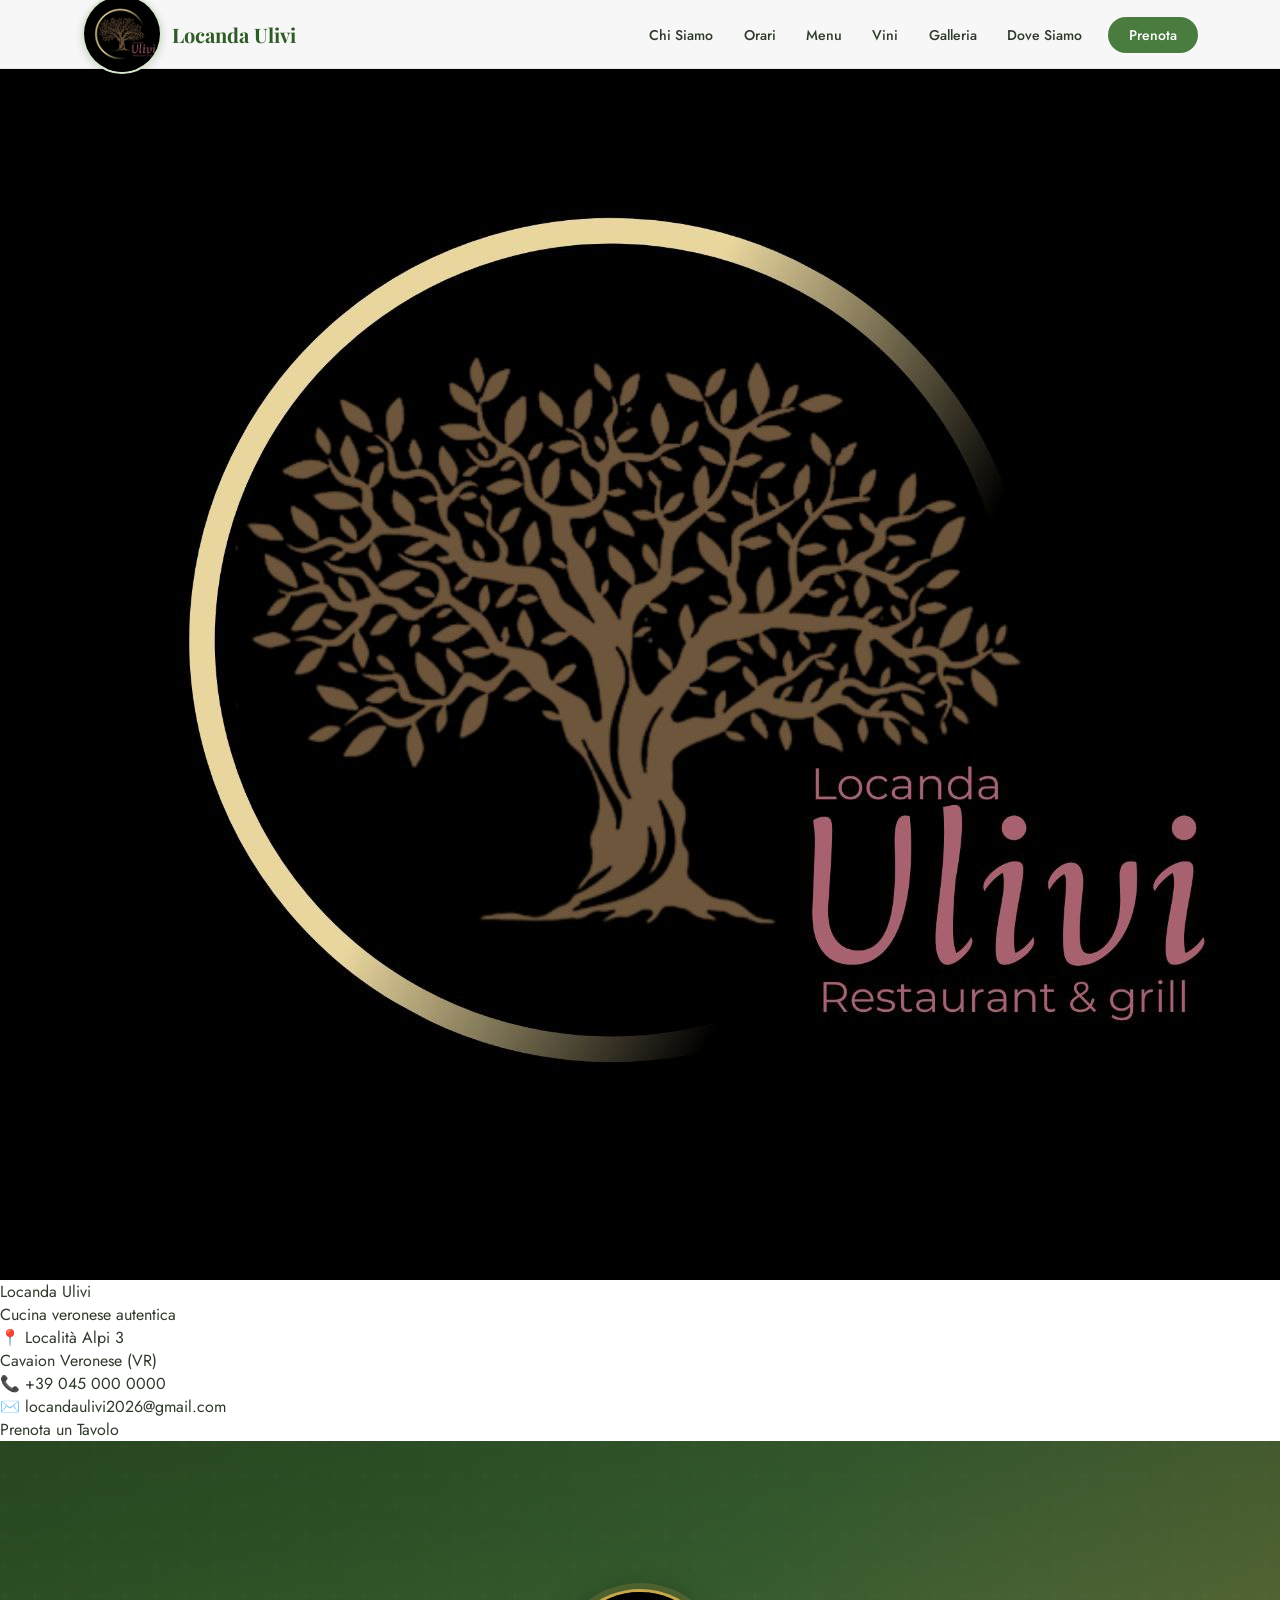
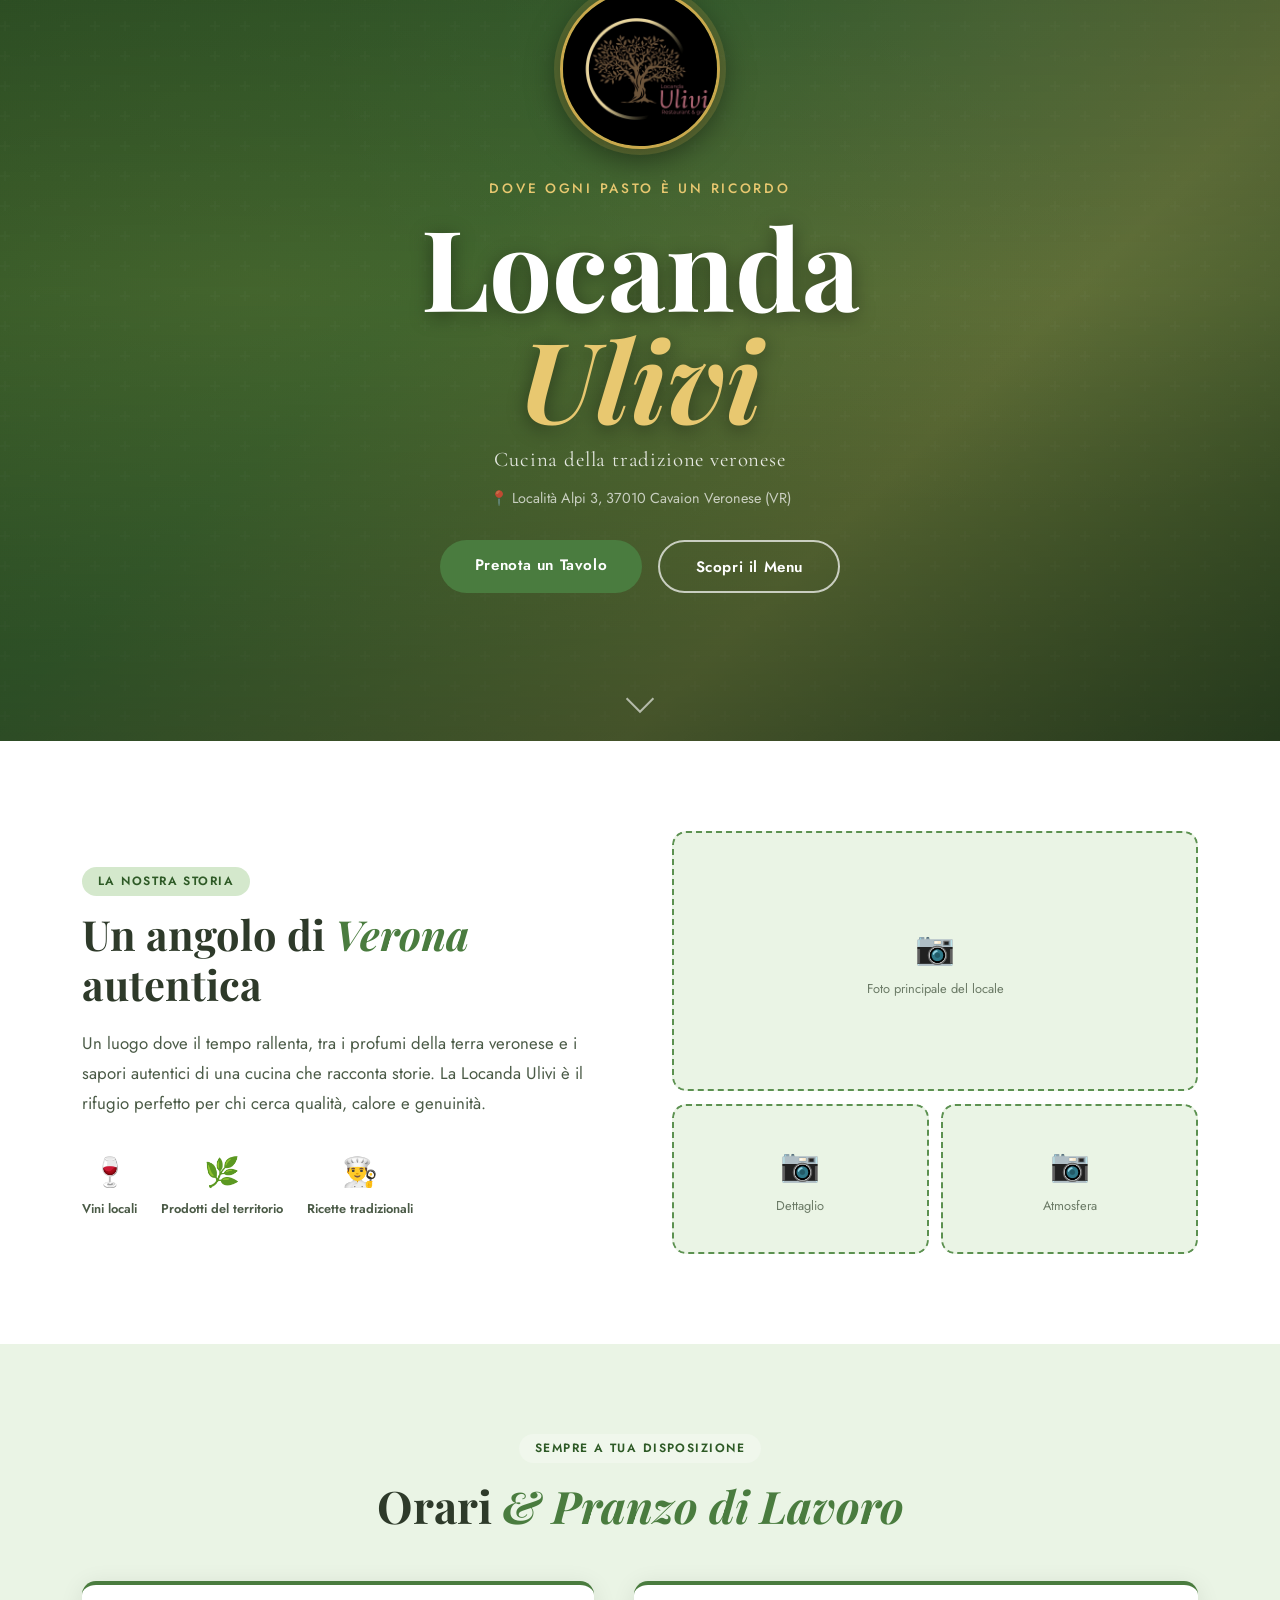
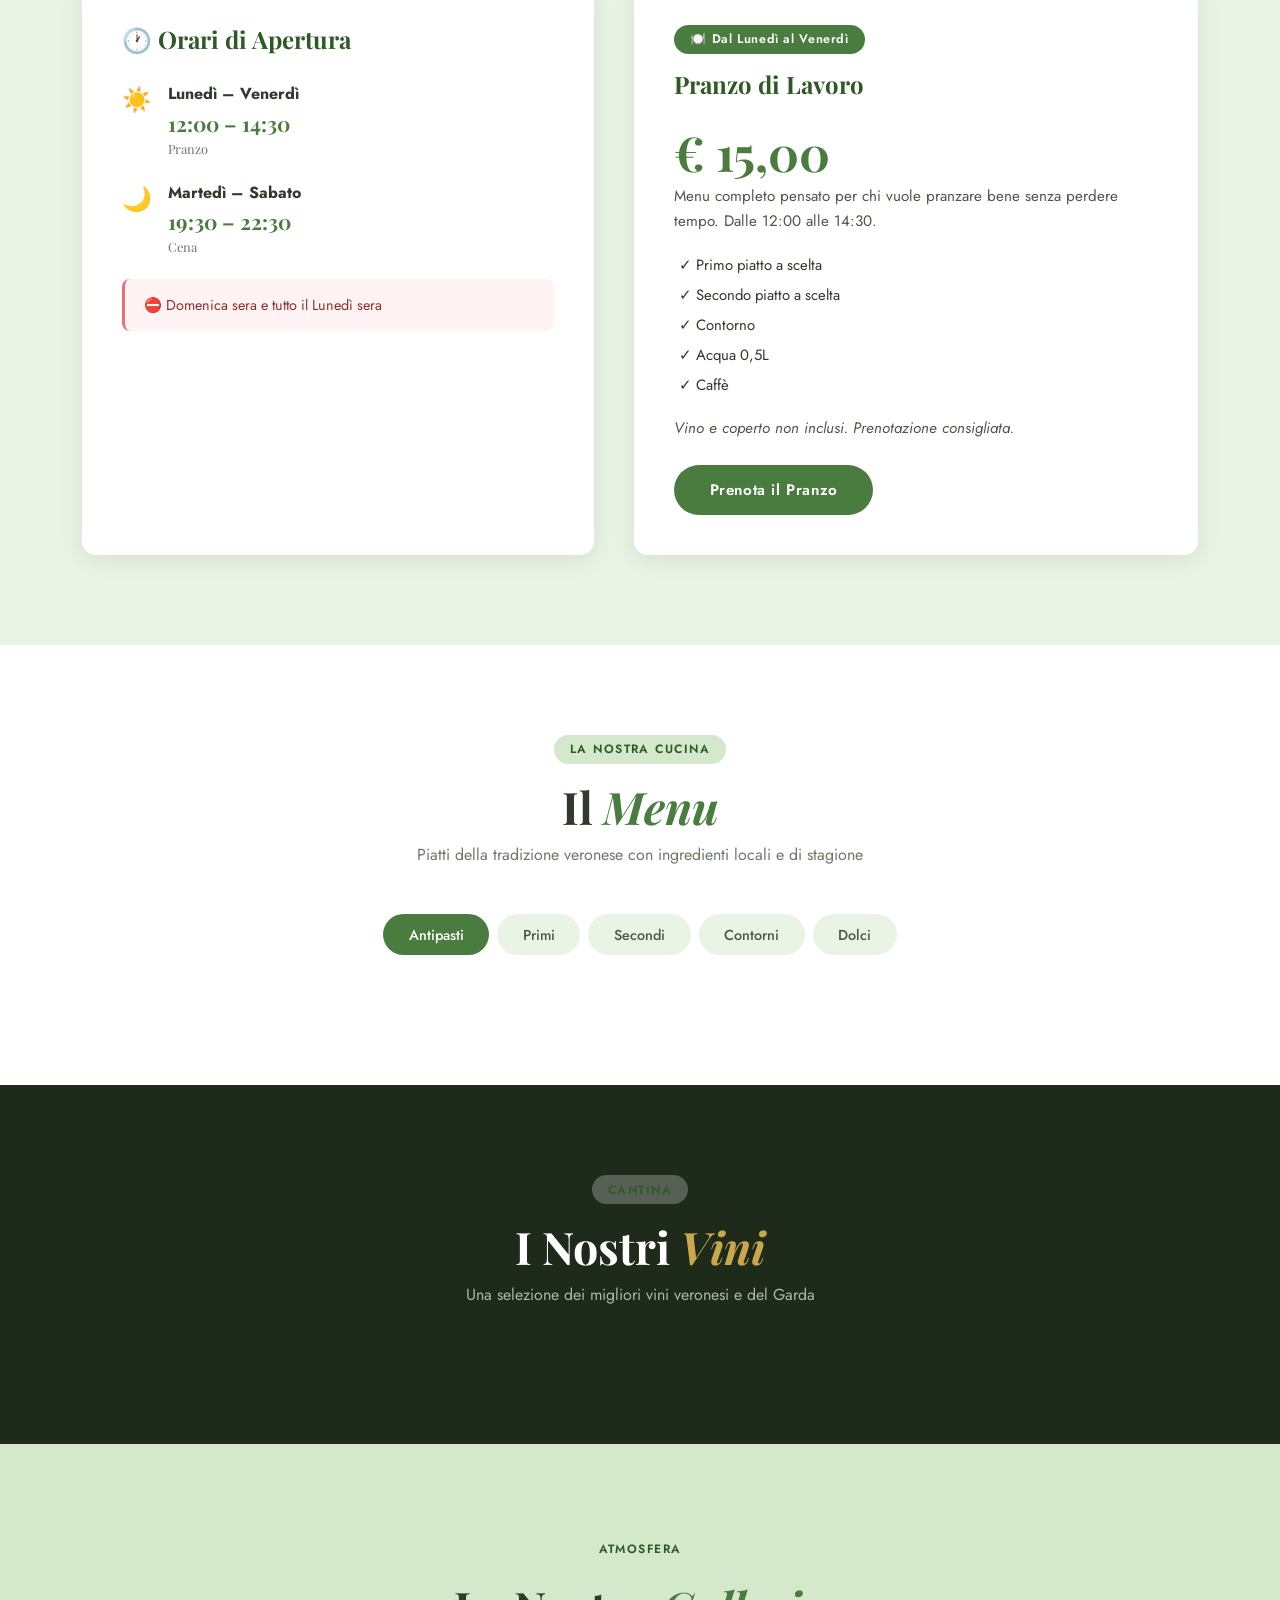
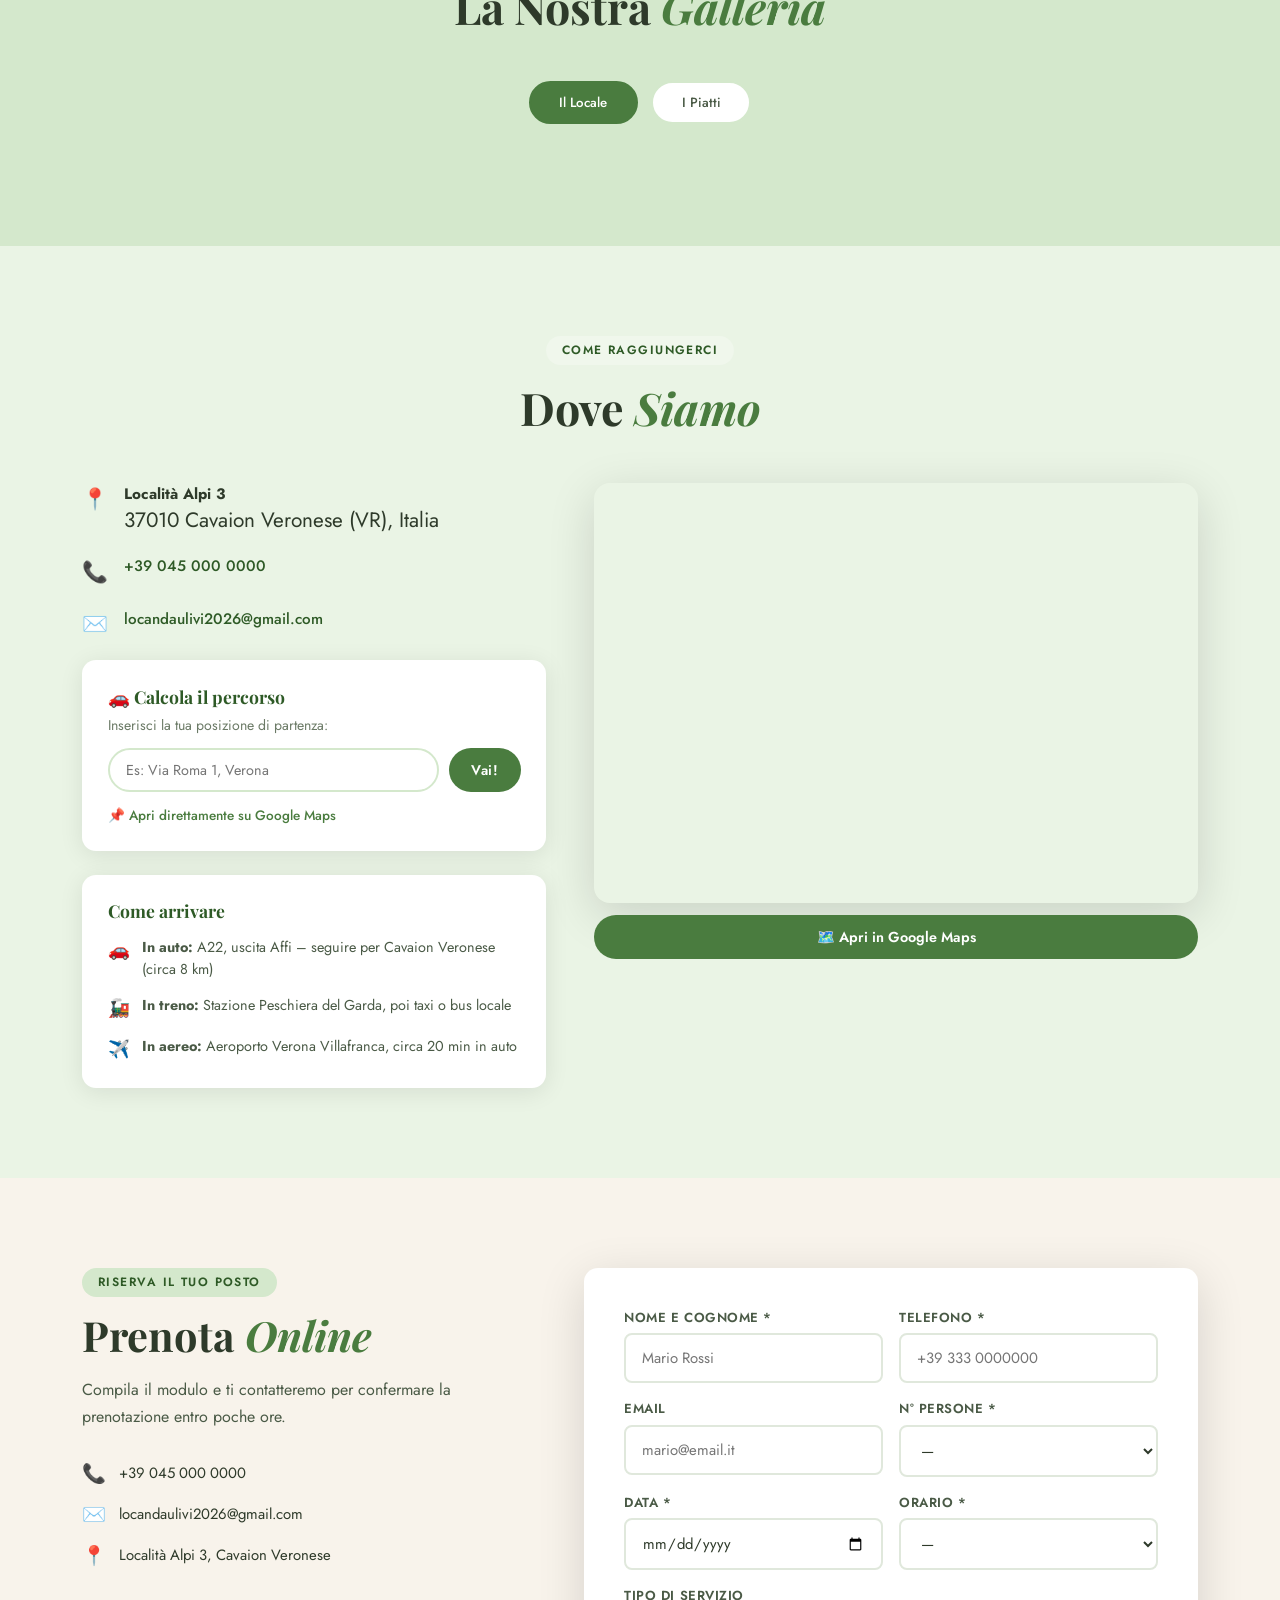
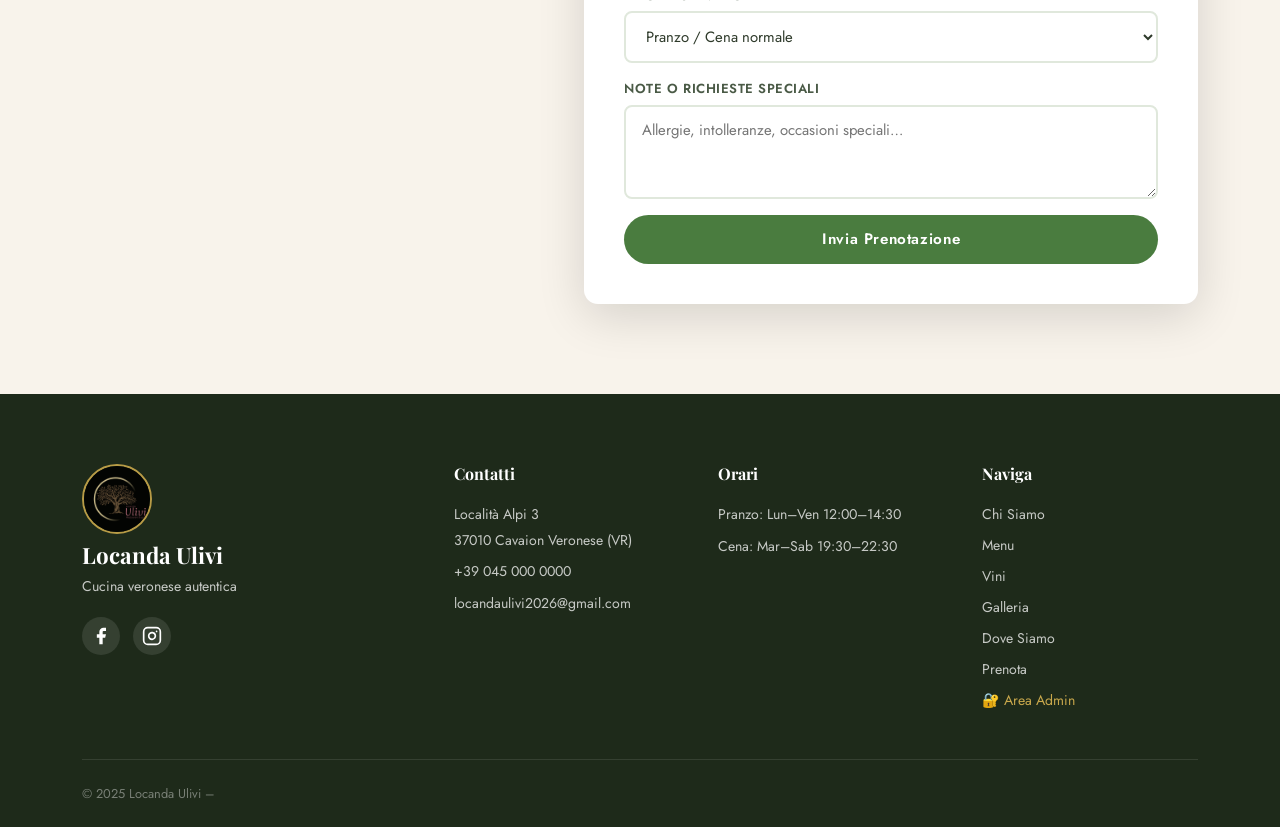
==== commit b9640ede: "Add files via upload" ====
--- a/index.html
+++ b/index.html
@@ -11,6 +11,33 @@
   <link rel="stylesheet" href="css/style.css"/>
 </head>
 <body>
+
+<!-- SIDEBAR SINISTRA FISSA -->
+<aside id="left-sidebar">
+  <div class="sidebar-inner">
+    <img src="images/stemma.jpg" alt="Stemma Locanda Ulivi" class="sidebar-stemma" onerror="this.style.display='none'"/>
+    <div class="sidebar-nome">Locanda Ulivi</div>
+    <div class="sidebar-sub">Cucina veronese autentica</div>
+    <div class="sidebar-divider"></div>
+    <div class="sidebar-info">
+      <div class="sb-row">
+        <span>📍</span>
+        <span>Località Alpi 3<br/>Cavaion Veronese (VR)</span>
+      </div>
+      <div class="sb-row">
+        <span>📞</span>
+        <a href="tel:+390450000000">+39 045 000 0000</a>
+      </div>
+      <div class="sb-row">
+        <span>✉️</span>
+        <a href="mailto:locandaulivi2026@gmail.com">locandaulivi2026@gmail.com</a>
+      </div>
+    </div>
+    <div class="sidebar-divider"></div>
+    <a href="#prenota" class="sidebar-cta">Prenota un Tavolo</a>
+  </div>
+</aside>
+<div id="main-content">
 
 <!-- NAVBAR -->
 <nav id="navbar">
@@ -336,20 +363,4 @@
       </div>
     </div>
     <div class="footer-bottom">
-      <p>© 2025 Locanda Ulivi – <span id="f-piva">P.IVA IT00000000000</span></p>
-      <p>Tutti i prezzi sono IVA inclusa</p>
-    </div>
-  </div>
-</footer>
-
-<!-- LIGHTBOX -->
-<div class="lightbox" id="lightbox">
-  <div class="lb-bg" id="lb-bg"></div>
-  <button class="lb-close" id="lb-close">✕</button>
-  <img class="lb-img" id="lb-img" src="" alt=""/>
-</div>
-
-<script src="js/data.js"></script>
-<script src="js/app.js"></script>
-</body>
-</html>
+      <p>© 2025 Locanda Ulivi – <span
--- a/css/style.css
+++ b/css/style.css
@@ -112,7 +112,7 @@
 }
 .nav-logo { display: flex; align-items: center; gap: 0.65rem; }
 .nav-stemma {
-  height: 44px; width: 44px;
+  height: 80px; width: 80px;
   border-radius: 50%;
   object-fit: cover;
   border: 2px solid var(--green-light);
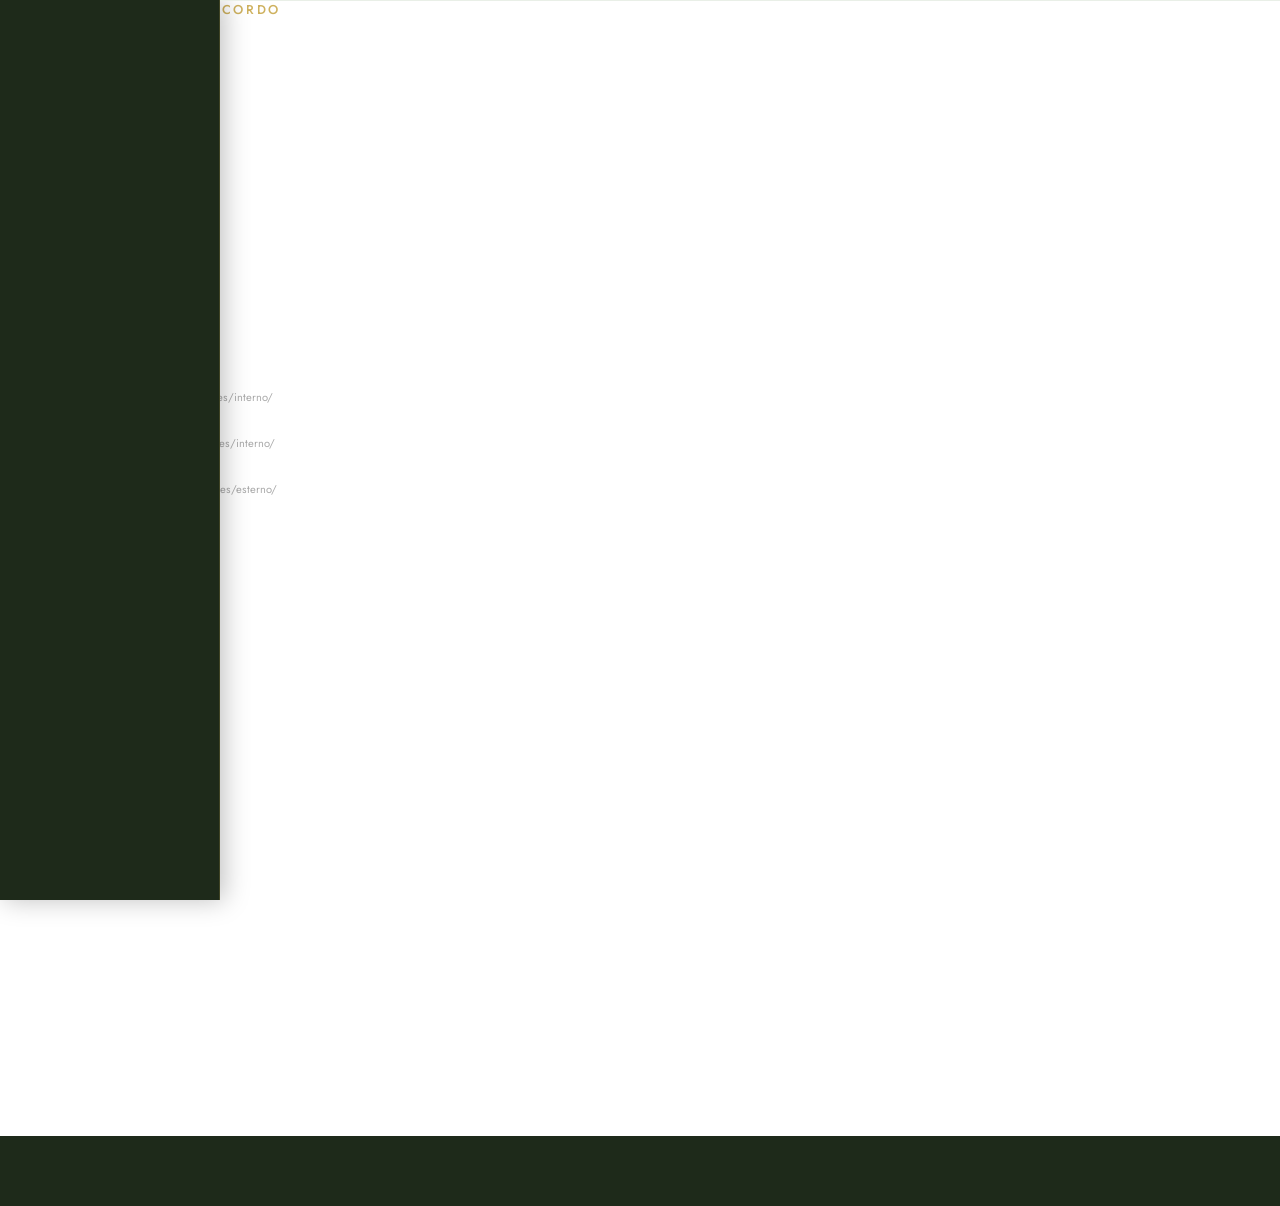
==== commit 61ffa356: "Add files via upload" ====
--- a/index.html
+++ b/index.html
@@ -12,355 +12,157 @@
 </head>
 <body>
 
-<!-- SIDEBAR SINISTRA FISSA -->
-<aside id="left-sidebar">
-  <div class="sidebar-inner">
-    <img src="images/stemma.jpg" alt="Stemma Locanda Ulivi" class="sidebar-stemma" onerror="this.style.display='none'"/>
-    <div class="sidebar-nome">Locanda Ulivi</div>
-    <div class="sidebar-sub">Cucina veronese autentica</div>
-    <div class="sidebar-divider"></div>
-    <div class="sidebar-info">
-      <div class="sb-row">
-        <span>📍</span>
-        <span>Località Alpi 3<br/>Cavaion Veronese (VR)</span>
-      </div>
-      <div class="sb-row">
-        <span>📞</span>
-        <a href="tel:+390450000000">+39 045 000 0000</a>
-      </div>
-      <div class="sb-row">
-        <span>✉️</span>
-        <a href="mailto:locandaulivi2026@gmail.com">locandaulivi2026@gmail.com</a>
+<aside id="left-sidebar"></aside>
+
+<div id="page-content">
+  <nav id="navbar"></nav>
+
+  <!-- HERO -->
+  <div class="home-hero">
+    <div class="home-hero-content">
+      <p style="font-size:0.8rem;letter-spacing:0.2em;text-transform:uppercase;color:rgba(201,168,76,0.9);margin-bottom:0.6rem;font-weight:500;">Dove ogni pasto è un ricordo</p>
+      <h1>Locanda<br/><em>Ulivi</em></h1>
+      <p class="home-hero-sub">Cucina della tradizione veronese</p>
+      <div class="home-hero-actions">
+        <a href="pages/prenota.html" class="btn-primary">Prenota un Tavolo</a>
+        <a href="pages/menu.html" class="btn-outline">Scopri il Menu</a>
       </div>
     </div>
-    <div class="sidebar-divider"></div>
-    <a href="#prenota" class="sidebar-cta">Prenota un Tavolo</a>
   </div>
-</aside>
-<div id="main-content">
 
-<!-- NAVBAR -->
-<nav id="navbar">
-  <div class="nav-inner">
-    <a href="#hero" class="nav-logo">
-      <img src="images/stemma.jpg" alt="Stemma" class="nav-stemma" id="nav-stemma-img" onerror="this.style.display='none';document.getElementById('nav-fallback').style.display='inline-block'"/>
-      <span id="nav-fallback" style="display:none;font-size:1.5rem">🫒</span>
-      <span class="logo-text">Locanda Ulivi</span>
-    </a>
-    <button class="hamburger" id="hamburger" aria-label="Menu">
-      <span></span><span></span><span></span>
-    </button>
-    <ul class="nav-links" id="nav-links">
-      <li><a href="#chi-siamo">Chi Siamo</a></li>
-      <li><a href="#orari">Orari</a></li>
-      <li><a href="#menu">Menu</a></li>
-      <li><a href="#vini">Vini</a></li>
-      <li><a href="#galleria">Galleria</a></li>
-      <li><a href="#dove-siamo">Dove Siamo</a></li>
-      <li><a href="#prenota" class="nav-cta">Prenota</a></li>
-    </ul>
-  </div>
-</nav>
-
-<!-- HERO -->
-<section id="hero">
-  <div class="hero-bg"></div>
-  <div class="hero-overlay"></div>
-  <div class="hero-content">
-    <img src="images/stemma.jpg" alt="Stemma Locanda Ulivi" class="hero-stemma" onerror="this.style.display='none'"/>
-    <p class="hero-pre" id="h-tagline">Dove ogni pasto è un ricordo</p>
-    <h1 class="hero-title">Locanda<br/><em>Ulivi</em></h1>
-    <p class="hero-sub" id="h-sottotitolo">Cucina della tradizione veronese</p>
-    <div class="hero-addr">📍 <span id="h-indirizzo">Località Alpi 3, 37010 Cavaion Veronese (VR)</span></div>
-    <div class="hero-actions">
-      <a href="#prenota" class="btn-primary">Prenota un Tavolo</a>
-      <a href="#menu" class="btn-outline">Scopri il Menu</a>
+  <!-- INFO RAPIDE -->
+  <div class="home-quick">
+    <div class="quick-item">
+      <div class="quick-icon">☀️</div>
+      <div class="quick-label">Pranzo</div>
+      <div class="quick-value">Lun–Ven · 12:00–14:30</div>
+    </div>
+    <div class="quick-item">
+      <div class="quick-icon">🌙</div>
+      <div class="quick-label">Cena</div>
+      <div class="quick-value">Mar–Sab · 19:30–22:30</div>
+    </div>
+    <div class="quick-item">
+      <div class="quick-icon">📍</div>
+      <div class="quick-label">Dove siamo</div>
+      <div class="quick-value">Cavaion Veronese (VR)</div>
     </div>
   </div>
-  <a href="#chi-siamo" class="hero-scroll"><span></span></a>
-</section>
 
-<!-- CHI SIAMO -->
-<section id="chi-siamo" class="section">
-  <div class="container">
-    <div class="chi-grid">
-      <div class="chi-testo">
-        <span class="section-tag">La Nostra Storia</span>
-        <h2>Un angolo di <em>Verona</em> autentica</h2>
-        <p id="h-descrizione">Un luogo dove il tempo rallenta, tra i profumi della terra veronese e i sapori autentici di una cucina che racconta storie. La Locanda Ulivi è il rifugio perfetto per chi cerca qualità, calore e genuinità.</p>
-        <div class="feats">
-          <div class="feat"><span>🍷</span><strong>Vini locali</strong></div>
-          <div class="feat"><span>🌿</span><strong>Prodotti del territorio</strong></div>
-          <div class="feat"><span>👨‍🍳</span><strong>Ricette tradizionali</strong></div>
+  <!-- FOTO RISTORANTE -->
+  <div class="foto-grid">
+    <!-- Foto interna 1 -->
+    <div class="foto-slot">
+      <img src="images/interno/foto1.jpg" alt="Interno del ristorante"
+           onerror="this.style.display='none';this.nextElementSibling.style.display='flex'"/>
+      <div class="foto-placeholder" style="display:none">
+        <span class="ph-icon">🍽️</span>
+        <span>Interno – foto1.jpg</span>
+        <small style="font-size:0.7rem;color:#aaa;">Carica in images/interno/</small>
+      </div>
+      <div class="foto-overlay"></div>
+      <div class="foto-caption">Il Locale</div>
+    </div>
+
+    <!-- Foto interna 2 -->
+    <div class="foto-slot">
+      <img src="images/interno/foto2.jpg" alt="Atmosfera interna"
+           onerror="this.style.display='none';this.nextElementSibling.style.display='flex'"/>
+      <div class="foto-placeholder" style="display:none">
+        <span class="ph-icon">🕯️</span>
+        <span>Interno – foto2.jpg</span>
+        <small style="font-size:0.7rem;color:#aaa;">Carica in images/interno/</small>
+      </div>
+      <div class="foto-overlay"></div>
+      <div class="foto-caption">L'Atmosfera</div>
+    </div>
+
+    <!-- Foto esterna -->
+    <div class="foto-slot">
+      <img src="images/esterno/foto1.jpg" alt="Esterno del ristorante"
+           onerror="this.style.display='none';this.nextElementSibling.style.display='flex'"/>
+      <div class="foto-placeholder" style="display:none">
+        <span class="ph-icon">🌿</span>
+        <span>Esterno – foto1.jpg</span>
+        <small style="font-size:0.7rem;color:#aaa;">Carica in images/esterno/</small>
+      </div>
+      <div class="foto-overlay"></div>
+      <div class="foto-caption">L'Esterno</div>
+    </div>
+  </div>
+
+  <!-- CHI SIAMO – breve -->
+  <section class="section">
+    <div class="container">
+      <div class="chi-grid reveal">
+        <div class="chi-testo">
+          <span class="section-tag">La Nostra Storia</span>
+          <h2>Un angolo di <em>Verona</em> autentica</h2>
+          <p>Un luogo dove il tempo rallenta, tra i profumi della terra veronese e i sapori autentici di una cucina che racconta storie. La Locanda Ulivi è il rifugio perfetto per chi cerca qualità, calore e genuinità.</p>
+          <div class="feats">
+            <div class="feat"><span>🍷</span><strong>Vini locali</strong></div>
+            <div class="feat"><span>🌿</span><strong>Prodotti del territorio</strong></div>
+            <div class="feat"><span>👨‍🍳</span><strong>Ricette tradizionali</strong></div>
+          </div>
+          <br/>
+          <a href="pages/chi-siamo.html" class="btn-primary small" style="margin-top:1rem">Scopri di più</a>
         </div>
-      </div>
-      <div class="chi-imgs">
-        <div class="chi-img-main gallery-slot" data-cat="locale" data-idx="0">
-          <div class="img-ph">📷<span>Foto principale del locale</span></div>
-        </div>
-        <div class="chi-img-sm gallery-slot" data-cat="locale" data-idx="1">
-          <div class="img-ph small">📷<span>Dettaglio</span></div>
-        </div>
-        <div class="chi-img-sm gallery-slot" data-cat="locale" data-idx="2">
-          <div class="img-ph small">📷<span>Atmosfera</span></div>
+        <div class="chi-imgs">
+          <div class="chi-img-main">
+            <img src="images/interno/foto1.jpg" alt="Locale"
+                 onerror="this.style.display='none';this.parentElement.querySelector('.img-ph').style.display='flex'"/>
+            <div class="img-ph" style="display:none">📷<span>Foto locale</span></div>
+          </div>
+          <div class="chi-img-sm">
+            <img src="images/piatti/foto1.jpg" alt="Piatto"
+                 onerror="this.style.display='none';this.parentElement.querySelector('.img-ph').style.display='flex'"/>
+            <div class="img-ph small" style="display:none">📷<span>Piatto</span></div>
+          </div>
+          <div class="chi-img-sm">
+            <img src="images/esterno/foto1.jpg" alt="Esterno"
+                 onerror="this.style.display='none';this.parentElement.querySelector('.img-ph').style.display='flex'"/>
+            <div class="img-ph small" style="display:none">📷<span>Esterno</span></div>
+          </div>
         </div>
       </div>
     </div>
-  </div>
-</section>
+  </section>
 
-<!-- ORARI & PRANZO DI LAVORO -->
-<section id="orari" class="section section-green">
-  <div class="container">
-    <div class="section-header">
-      <span class="section-tag light">Sempre a tua disposizione</span>
-      <h2>Orari <em>&amp; Pranzo di Lavoro</em></h2>
-    </div>
-    <div class="orari-grid">
-      <div class="orari-card">
-        <h3>🕐 Orari di Apertura</h3>
-        <div class="or-row">
-          <span class="or-ico">☀️</span>
-          <div>
-            <strong id="or-pranzo-giorni">Lunedì – Venerdì</strong>
-            <span class="or-time" id="or-pranzo-orario">12:00 – 14:30</span>
-            <em>Pranzo</em>
-          </div>
-        </div>
-        <div class="or-row">
-          <span class="or-ico">🌙</span>
-          <div>
-            <strong id="or-cena-giorni">Martedì – Sabato</strong>
-            <span class="or-time" id="or-cena-orario">19:30 – 22:30</span>
-            <em>Cena</em>
-          </div>
-        </div>
-        <div class="or-chiusura">⛔ <span id="or-chiusura">Domenica sera e tutto il Lunedì sera</span></div>
-      </div>
+  <footer id="footer"></footer>
+</div>
 
-      <div class="pranzo-card">
-        <div class="pl-ribbon">🍽️ Dal Lunedì al Venerdì</div>
-        <h3 id="pl-titolo">Pranzo di Lavoro</h3>
-        <div class="pl-prezzo" id="pl-prezzo">€ 15,00</div>
-        <p id="pl-descrizione">Menu completo pensato per chi vuole pranzare bene senza perdere tempo. Dalle 12:00 alle 14:30.</p>
-        <ul class="pl-list" id="pl-incluso">
-          <li>✓ Primo piatto a scelta</li>
-          <li>✓ Secondo piatto a scelta</li>
-          <li>✓ Contorno</li>
-          <li>✓ Acqua 0,5L</li>
-          <li>✓ Caffè</li>
-        </ul>
-        <p class="pl-note" id="pl-note">Vino e coperto non inclusi. Prenotazione consigliata.</p>
-        <a href="#prenota" class="btn-primary">Prenota il Pranzo</a>
-      </div>
-    </div>
-  </div>
-</section>
+<!-- LIGHTBOX -->
+<div class="lightbox" id="lightbox">
+  <div class="lb-bg" id="lb-bg"></div>
+  <img src="" alt="" class="lb-img" id="lb-img"/>
+  <button class="lb-close" id="lb-close">✕</button>
+</div>
 
-<!-- MENU -->
-<section id="menu" class="section">
-  <div class="container">
-    <div class="section-header">
-      <span class="section-tag">La Nostra Cucina</span>
-      <h2>Il <em>Menu</em></h2>
-      <p>Piatti della tradizione veronese con ingredienti locali e di stagione</p>
-    </div>
-    <div class="menu-tabs" id="menu-tabs">
-      <button class="tab active" data-cat="antipasti">Antipasti</button>
-      <button class="tab" data-cat="primi">Primi</button>
-      <button class="tab" data-cat="secondi">Secondi</button>
-      <button class="tab" data-cat="contorni">Contorni</button>
-      <button class="tab" data-cat="dolci">Dolci</button>
-    </div>
-    <div class="menu-grid" id="menu-grid"></div>
-  </div>
-</section>
+<script src="js/data.js"></script>
+<script src="js/layout.js"></script>
+<script>
+  document.addEventListener('DOMContentLoaded', () => {
+    buildLayout('home');
 
-<!-- VINI -->
-<section id="vini" class="section section-dark">
-  <div class="container">
-    <div class="section-header">
-      <span class="section-tag light">Cantina</span>
-      <h2 style="color:#fff">I Nostri <em style="color:var(--gold)">Vini</em></h2>
-      <p style="color:rgba(255,255,255,0.65)">Una selezione dei migliori vini veronesi e del Garda</p>
-    </div>
-    <div class="vini-grid" id="vini-grid"></div>
-  </div>
-</section>
-
-<!-- GALLERIA -->
-<section id="galleria" class="section section-green-light">
-  <div class="container">
-    <div class="section-header">
-      <span class="section-tag">Atmosfera</span>
-      <h2>La Nostra <em>Galleria</em></h2>
-    </div>
-    <div class="g-tabs">
-      <button class="gtab active" data-g="locale">Il Locale</button>
-      <button class="gtab" data-g="piatti">I Piatti</button>
-    </div>
-    <div class="g-grid" id="g-grid"></div>
-  </div>
-</section>
-
-<!-- DOVE SIAMO -->
-<section id="dove-siamo" class="section section-green">
-  <div class="container">
-    <div class="section-header">
-      <span class="section-tag light">Come Raggiungerci</span>
-      <h2>Dove <em>Siamo</em></h2>
-    </div>
-    <div class="dove-grid">
-      <div class="dove-info">
-        <div class="dove-row"><span>📍</span><div><strong id="d-via">Località Alpi 3</strong><br/><span id="d-cap">37010 Cavaion Veronese (VR), Italia</span></div></div>
-        <div class="dove-row"><span>📞</span><div><a href="tel:+390450000000" id="d-tel">+39 045 000 0000</a></div></div>
-        <div class="dove-row"><span>✉️</span><div><a href="mailto:locandaulivi2026@gmail.com" id="d-email">locandaulivi2026@gmail.com</a></div></div>
-
-        <div class="indicazioni-box">
-          <h4>🚗 Calcola il percorso</h4>
-          <p>Inserisci la tua posizione di partenza:</p>
-          <div class="ind-form">
-            <input type="text" id="partenza-input" placeholder="Es: Via Roma 1, Verona" autocomplete="off"/>
-            <button class="btn-primary small" id="btn-indicazioni">Vai!</button>
-          </div>
-          <a href="https://maps.app.goo.gl/huveCtTqLNtj6pEF9" target="_blank" rel="noopener" class="link-gmaps">
-            📌 Apri direttamente su Google Maps
-          </a>
-        </div>
-
-        <div class="come-arrivare">
-          <h4>Come arrivare</h4>
-          <ul>
-            <li><span>🚗</span><div><strong>In auto:</strong> A22, uscita Affi – seguire per Cavaion Veronese (circa 8 km)</div></li>
-            <li><span>🚂</span><div><strong>In treno:</strong> Stazione Peschiera del Garda, poi taxi o bus locale</div></li>
-            <li><span>✈️</span><div><strong>In aereo:</strong> Aeroporto Verona Villafranca, circa 20 min in auto</div></li>
-          </ul>
-        </div>
-      </div>
-
-      <div class="mappa-wrap">
-        <iframe
-          id="mappa-iframe"
-          src="https://www.google.com/maps/embed?pb=!1m18!1m12!1m3!1d2796.0!2d10.7290!3d45.5490!2m3!1f0!2f0!3f0!3m2!1i1024!2i768!4f13.1!3m3!1m2!1s0x47819b99fc3e3cbb%3A0x0!2sLocalit%C3%A0%20Alpi%2C%2037010%20Cavaion%20Veronese%20VR!5e0!3m2!1sit!2sit!4v1700000000000!5m2!1sit!2sit"
-          width="100%" height="420"
-          style="border:0;border-radius:16px;"
-          allowfullscreen="" loading="lazy"
-          referrerpolicy="no-referrer-when-downgrade"
-          title="Mappa Locanda Ulivi">
-        </iframe>
-        <a href="https://maps.app.goo.gl/huveCtTqLNtj6pEF9" target="_blank" rel="noopener" class="mappa-btn-ext">
-          🗺️ Apri in Google Maps
-        </a>
-      </div>
-    </div>
-  </div>
-</section>
-
-<!-- PRENOTA -->
-<section id="prenota" class="section section-cream">
-  <div class="container">
-    <div class="prenota-wrap">
-      <div class="prenota-info">
-        <span class="section-tag">Riserva il tuo posto</span>
-        <h2>Prenota <em>Online</em></h2>
-        <p>Compila il modulo e ti contatteremo per confermare la prenotazione entro poche ore.</p>
-        <div class="cstack">
-          <a href="tel:+390450000000" class="ci"><span>📞</span><span id="p-tel">+39 045 000 0000</span></a>
-          <a href="mailto:locandaulivi2026@gmail.com" class="ci"><span>✉️</span><span id="p-email">locandaulivi2026@gmail.com</span></a>
-          <div class="ci"><span>📍</span><span id="p-ind">Località Alpi 3, Cavaion Veronese</span></div>
-        </div>
-      </div>
-      <div class="form-box">
-        <form id="prenota-form">
-          <div class="frow">
-            <div class="fg"><label>Nome e Cognome *</label><input type="text" name="nome" required placeholder="Mario Rossi"/></div>
-            <div class="fg"><label>Telefono *</label><input type="tel" name="telefono" required placeholder="+39 333 0000000"/></div>
-          </div>
-          <div class="frow">
-            <div class="fg"><label>Email</label><input type="email" name="email" placeholder="mario@email.it"/></div>
-            <div class="fg"><label>N° Persone *</label>
-              <select name="persone" required>
-                <option value="">—</option>
-                <option>1</option><option>2</option><option>3</option>
-                <option>4</option><option>5</option><option>6</option>
-                <option>7</option><option>8+</option>
-              </select>
-            </div>
-          </div>
-          <div class="frow">
-            <div class="fg"><label>Data *</label><input type="date" name="data" required/></div>
-            <div class="fg"><label>Orario *</label>
-              <select name="orario" required>
-                <option value="">—</option>
-                <optgroup label="Pranzo"><option>12:00</option><option>12:30</option><option>13:00</option><option>13:30</option></optgroup>
-                <optgroup label="Cena"><option>19:30</option><option>20:00</option><option>20:30</option><option>21:00</option></optgroup>
-              </select>
-            </div>
-          </div>
-          <div class="fg full">
-            <label>Tipo di servizio</label>
-            <select name="tipo">
-              <option value="normale">Pranzo / Cena normale</option>
-              <option value="lavoro">Pranzo di lavoro</option>
-              <option value="evento">Evento privato</option>
-            </select>
-          </div>
-          <div class="fg full">
-            <label>Note o richieste speciali</label>
-            <textarea name="note" rows="3" placeholder="Allergie, intolleranze, occasioni speciali…"></textarea>
-          </div>
-          <button type="submit" class="btn-primary full-w">Invia Prenotazione</button>
-        </form>
-        <div class="prenota-ok" id="prenota-ok" style="display:none">
-          <span>✅</span>
-          <h3>Prenotazione ricevuta!</h3>
-          <p>Ti contatteremo presto per confermare.</p>
-        </div>
-      </div>
-    </div>
-  </div>
-</section>
-
-<!-- FOOTER -->
-<footer id="footer">
-  <div class="container">
-    <div class="footer-inner">
-      <div class="footer-brand">
-        <img src="images/stemma.jpg" alt="Stemma" class="footer-stemma" onerror="this.style.display='none'"/>
-        <h3>Locanda Ulivi</h3>
-        <p id="f-sub">Cucina veronese autentica</p>
-        <div class="fsocial">
-          <a href="#" id="f-fb" aria-label="Facebook">
-            <svg width="20" height="20" viewBox="0 0 24 24" fill="currentColor"><path d="M18 2h-3a5 5 0 00-5 5v3H7v4h3v8h4v-8h3l1-4h-4V7a1 1 0 011-1h3z"/></svg>
-          </a>
-          <a href="#" id="f-ig" aria-label="Instagram">
-            <svg width="20" height="20" viewBox="0 0 24 24" fill="none" stroke="currentColor" stroke-width="2"><rect x="2" y="2" width="20" height="20" rx="5"/><path d="M16 11.37A4 4 0 1112.63 8 4 4 0 0116 11.37z"/><circle cx="17.5" cy="6.5" r="1" fill="currentColor" stroke="none"/></svg>
-          </a>
-        </div>
-      </div>
-      <div class="footer-col">
-        <h4>Contatti</h4>
-        <p id="f-addr">Località Alpi 3<br/>37010 Cavaion Veronese (VR)</p>
-        <p><a href="tel:+390450000000" id="f-tel">+39 045 000 0000</a></p>
-        <p><a href="mailto:locandaulivi2026@gmail.com" id="f-email">locandaulivi2026@gmail.com</a></p>
-      </div>
-      <div class="footer-col">
-        <h4>Orari</h4>
-        <p>Pranzo: <span id="f-pranzo">Lun–Ven 12:00–14:30</span></p>
-        <p>Cena: <span id="f-cena">Mar–Sab 19:30–22:30</span></p>
-      </div>
-      <div class="footer-col">
-        <h4>Naviga</h4>
-        <ul class="fnav">
-          <li><a href="#chi-siamo">Chi Siamo</a></li>
-          <li><a href="#menu">Menu</a></li>
-          <li><a href="#vini">Vini</a></li>
-          <li><a href="#galleria">Galleria</a></li>
-          <li><a href="#dove-siamo">Dove Siamo</a></li>
-          <li><a href="#prenota">Prenota</a></li>
-          <li><a href="admin/index.html" class="admin-link">🔐 Area Admin</a></li>
-        </ul>
-      </div>
-    </div>
-    <div class="footer-bottom">
-      <p>© 2025 Locanda Ulivi – <span+    // Lightbox foto
+    document.querySelectorAll('.foto-slot').forEach(slot => {
+      slot.addEventListener('click', () => {
+        const img = slot.querySelector('img');
+        if (img && img.style.display !== 'none') {
+          document.getElementById('lb-img').src = img.src;
+          document.getElementById('lightbox').classList.add('active');
+          document.body.style.overflow = 'hidden';
+        }
+      });
+    });
+    document.getElementById('lb-close').addEventListener('click', closeLb);
+    document.getElementById('lb-bg').addEventListener('click', closeLb);
+    document.addEventListener('keydown', e => { if(e.key==='Escape') closeLb(); });
+    function closeLb() {
+      document.getElementById('lightbox').classList.remove('active');
+      document.body.style.overflow = '';
+    }
+  });
+</script>
+</body>
+</html>
--- a/css/style.css
+++ b/css/style.css
@@ -112,7 +112,7 @@
 }
 .nav-logo { display: flex; align-items: center; gap: 0.65rem; }
 .nav-stemma {
-  height: 80px; width: 80px;
+  height: 44px; width: 44px;
   border-radius: 50%;
   object-fit: cover;
   border: 2px solid var(--green-light);
@@ -470,3 +470,131 @@
 /* ===== SCROLL ANIMATIONS ===== */
 .reveal { opacity: 0; transform: translateY(28px); transition: opacity 0.6s ease, transform 0.6s ease; }
 .reveal.visible { opacity: 1; transform: translateY(0); }
+
+/* ===== SIDEBAR SINISTRA FISSA ===== */
+#left-sidebar {
+  position: fixed;
+  left: 0; top: 0; bottom: 0;
+  width: 220px;
+  background: var(--dark);
+  z-index: 900;
+  overflow-y: auto;
+  display: flex;
+  flex-direction: column;
+  border-right: 1px solid rgba(201,168,76,0.2);
+  box-shadow: 4px 0 24px rgba(0,0,0,0.25);
+}
+
+.sidebar-inner {
+  display: flex;
+  flex-direction: column;
+  align-items: center;
+  padding: 2rem 1.2rem;
+  text-align: center;
+  min-height: 100%;
+}
+
+.sidebar-stemma {
+  width: 130px;
+  height: 130px;
+  object-fit: cover;
+  border-radius: 50%;
+  border: 3px solid var(--gold);
+  box-shadow: 0 0 0 5px rgba(201,168,76,0.15), 0 6px 24px rgba(0,0,0,0.4);
+  margin-bottom: 1rem;
+}
+
+.sidebar-nome {
+  font-family: 'Playfair Display', serif;
+  font-size: 1.15rem;
+  color: var(--white);
+  font-weight: 700;
+  line-height: 1.2;
+  margin-bottom: 0.3rem;
+}
+
+.sidebar-sub {
+  font-size: 0.72rem;
+  color: var(--gold);
+  letter-spacing: 0.08em;
+  text-transform: uppercase;
+  font-weight: 500;
+}
+
+.sidebar-divider {
+  width: 60%;
+  height: 1px;
+  background: rgba(201,168,76,0.25);
+  margin: 1.2rem 0;
+}
+
+.sidebar-info {
+  width: 100%;
+  display: flex;
+  flex-direction: column;
+  gap: 0.8rem;
+}
+
+.sb-row {
+  display: flex;
+  align-items: flex-start;
+  gap: 0.6rem;
+  font-size: 0.78rem;
+  color: rgba(255,255,255,0.7);
+  text-align: left;
+  line-height: 1.5;
+}
+
+.sb-row span:first-child {
+  font-size: 0.9rem;
+  flex-shrink: 0;
+  margin-top: 0.05rem;
+}
+
+.sb-row a {
+  color: rgba(255,255,255,0.7);
+  word-break: break-all;
+  transition: var(--tr);
+}
+
+.sb-row a:hover { color: var(--gold); }
+
+.sidebar-cta {
+  display: block;
+  margin-top: auto;
+  padding-top: 1.5rem;
+  width: 100%;
+  background: var(--green);
+  color: var(--white) !important;
+  text-align: center;
+  padding: 0.75rem 1rem;
+  border-radius: 50px;
+  font-weight: 600;
+  font-size: 0.82rem;
+  letter-spacing: 0.03em;
+  transition: var(--tr);
+  margin-top: 1.5rem;
+}
+
+.sidebar-cta:hover {
+  background: var(--green-dark);
+  transform: translateY(-2px);
+  box-shadow: 0 6px 20px rgba(74,124,63,0.4);
+}
+
+/* Sposta tutto il contenuto principale a destra della sidebar */
+#main-content {
+  margin-left: 220px;
+}
+
+/* Navbar si adatta alla sidebar */
+#navbar {
+  left: 220px !important;
+}
+
+/* ===== RESPONSIVE - nascondi sidebar su mobile ===== */
+@media (max-width: 1024px) {
+  #left-sidebar { display: none; }
+  #main-content { margin-left: 0; }
+  #navbar { left: 0 !important; }
+}
